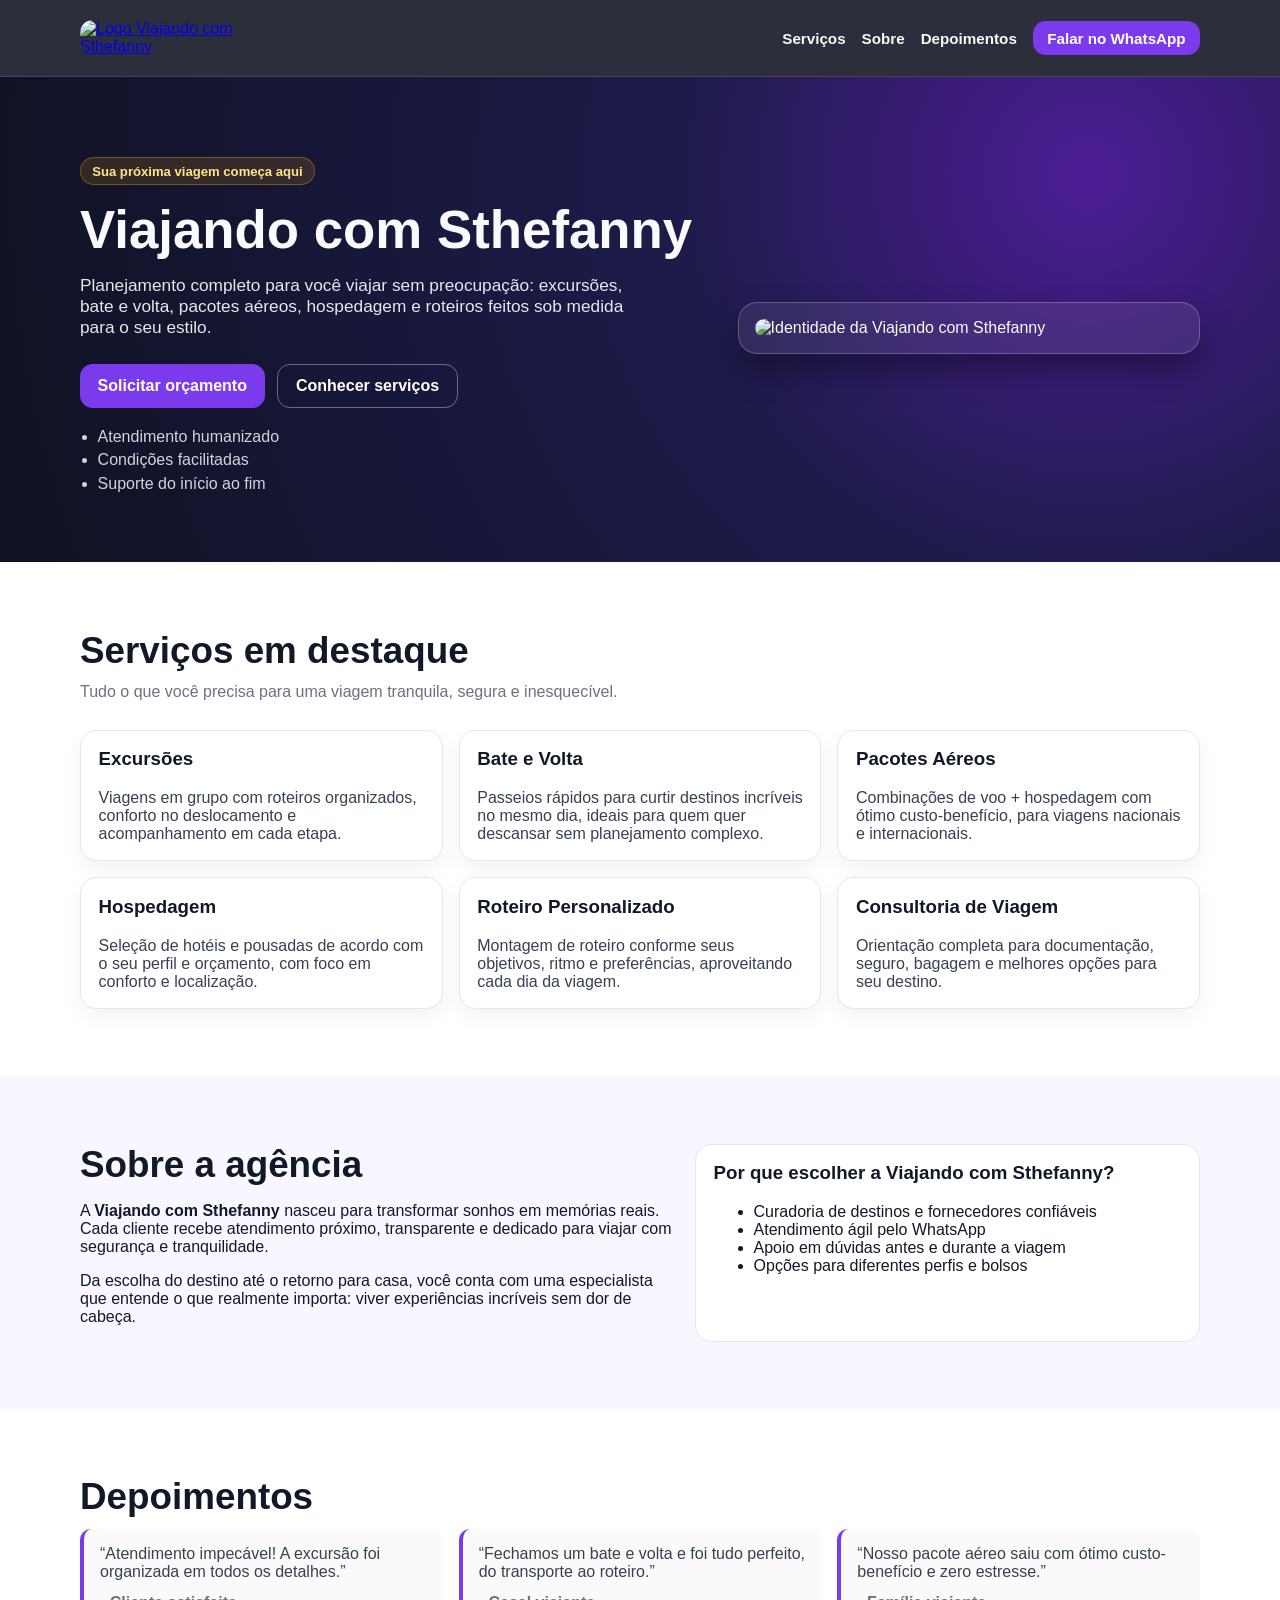
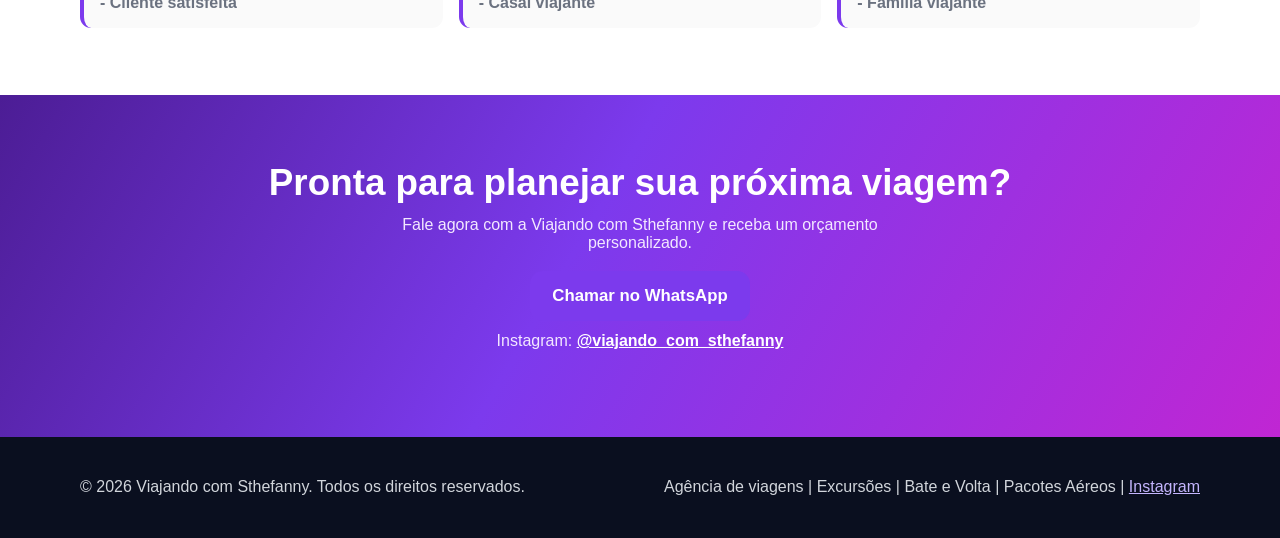
==== index.html @ 1efe48ca "feat: cria landing page da Viajando com Sthefanny" ====
<!doctype html>
<html lang="pt-BR">
  <head>
    <meta charset="UTF-8" />
    <meta name="viewport" content="width=device-width, initial-scale=1.0" />
    <title>Viajando com Sthefanny | Excursões, Bate e Volta e Pacotes Aéreos</title>
    <meta
      name="description"
      content="Agência de viagens Viajando com Sthefanny: excursões, bate e volta, pacotes aéreos, hospedagem e roteiros personalizados com atendimento humanizado."
    />
    <meta name="theme-color" content="#6d28d9" />
    <meta property="og:title" content="Viajando com Sthefanny" />
    <meta
      property="og:description"
      content="Transforme seus planos em viagens inesquecíveis com excursões, bate e volta e pacotes completos."
    />
    <meta property="og:type" content="website" />
    <meta property="og:image" content="/logo-viajando-com-sthefanny.png" />
    <link rel="stylesheet" href="./styles.css" />
  </head>
  <body>
    <header class="header">
      <div class="container nav">
        <a href="#inicio" class="brand">
          <img src="/logo-viajando-com-sthefanny.png" alt="Logo Viajando com Sthefanny" />
        </a>
        <nav>
          <a href="#servicos">Serviços</a>
          <a href="#sobre">Sobre</a>
          <a href="#depoimentos">Depoimentos</a>
          <a href="#contato" class="btn btn-sm">Falar no WhatsApp</a>
        </nav>
      </div>
    </header>

    <main id="inicio">
      <section class="hero">
        <div class="container hero-grid">
          <div>
            <span class="tag">Sua próxima viagem começa aqui</span>
            <h1>Viajando com Sthefanny</h1>
            <p>
              Planejamento completo para você viajar sem preocupação: excursões, bate e volta,
              pacotes aéreos, hospedagem e roteiros feitos sob medida para o seu estilo.
            </p>
            <div class="actions">
              <a class="btn" href="https://wa.me/5561993784630?text=Ol%C3%A1%2C%20quero%20planejar%20uma%20viagem%20com%20a%20Viajando%20com%20Sthefanny!" target="_blank" rel="noopener noreferrer">Solicitar orçamento</a>
              <a class="btn btn-ghost" href="#servicos">Conhecer serviços</a>
            </div>
            <ul class="highlights">
              <li>Atendimento humanizado</li>
              <li>Condições facilitadas</li>
              <li>Suporte do início ao fim</li>
            </ul>
          </div>
          <div class="hero-card">
            <img src="/logo-viajando-com-sthefanny.png" alt="Identidade da Viajando com Sthefanny" />
          </div>
        </div>
      </section>

      <section id="servicos" class="section">
        <div class="container">
          <h2>Serviços em destaque</h2>
          <p class="section-intro">
            Tudo o que você precisa para uma viagem tranquila, segura e inesquecível.
          </p>
          <div class="cards">
            <article class="card">
              <h3>Excursões</h3>
              <p>
                Viagens em grupo com roteiros organizados, conforto no deslocamento e
                acompanhamento em cada etapa.
              </p>
            </article>
            <article class="card">
              <h3>Bate e Volta</h3>
              <p>
                Passeios rápidos para curtir destinos incríveis no mesmo dia, ideais para quem
                quer descansar sem planejamento complexo.
              </p>
            </article>
            <article class="card">
              <h3>Pacotes Aéreos</h3>
              <p>
                Combinações de voo + hospedagem com ótimo custo-benefício, para viagens nacionais e
                internacionais.
              </p>
            </article>
            <article class="card">
              <h3>Hospedagem</h3>
              <p>
                Seleção de hotéis e pousadas de acordo com o seu perfil e orçamento, com foco em
                conforto e localização.
              </p>
            </article>
            <article class="card">
              <h3>Roteiro Personalizado</h3>
              <p>
                Montagem de roteiro conforme seus objetivos, ritmo e preferências, aproveitando cada
                dia da viagem.
              </p>
            </article>
            <article class="card">
              <h3>Consultoria de Viagem</h3>
              <p>
                Orientação completa para documentação, seguro, bagagem e melhores opções para seu
                destino.
              </p>
            </article>
          </div>
        </div>
      </section>

      <section id="sobre" class="section section-alt">
        <div class="container split">
          <div>
            <h2>Sobre a agência</h2>
            <p>
              A <strong>Viajando com Sthefanny</strong> nasceu para transformar sonhos em memórias
              reais. Cada cliente recebe atendimento próximo, transparente e dedicado para viajar com
              segurança e tranquilidade.
            </p>
            <p>
              Da escolha do destino até o retorno para casa, você conta com uma especialista que
              entende o que realmente importa: viver experiências incríveis sem dor de cabeça.
            </p>
          </div>
          <aside class="box">
            <h3>Por que escolher a Viajando com Sthefanny?</h3>
            <ul>
              <li>Curadoria de destinos e fornecedores confiáveis</li>
              <li>Atendimento ágil pelo WhatsApp</li>
              <li>Apoio em dúvidas antes e durante a viagem</li>
              <li>Opções para diferentes perfis e bolsos</li>
            </ul>
          </aside>
        </div>
      </section>

      <section id="depoimentos" class="section">
        <div class="container">
          <h2>Depoimentos</h2>
          <div class="testimonials">
            <blockquote>
              “Atendimento impecável! A excursão foi organizada em todos os detalhes.”
              <cite>- Cliente satisfeita</cite>
            </blockquote>
            <blockquote>
              “Fechamos um bate e volta e foi tudo perfeito, do transporte ao roteiro.”
              <cite>- Casal viajante</cite>
            </blockquote>
            <blockquote>
              “Nosso pacote aéreo saiu com ótimo custo-benefício e zero estresse.”
              <cite>- Família viajante</cite>
            </blockquote>
          </div>
        </div>
      </section>

      <section id="contato" class="section cta">
        <div class="container cta-box">
          <h2>Pronta para planejar sua próxima viagem?</h2>
          <p>
            Fale agora com a Viajando com Sthefanny e receba um orçamento personalizado.
          </p>
          <a class="btn btn-lg" href="https://wa.me/5561993784630?text=Ol%C3%A1%2C%20quero%20um%20or%C3%A7amento%20de%20viagem!" target="_blank" rel="noopener noreferrer">
            Chamar no WhatsApp
          </a>
          <p>
            Instagram: <a href="https://www.instagram.com/viajando_com_sthefanny?igsh=MXdqYjVkMGV1NWR2dw==" target="_blank" rel="noopener noreferrer">@viajando_com_sthefanny</a>
          </p>
        </div>
      </section>
    </main>

    <footer class="footer">
      <div class="container footer-content">
        <p>© <span id="year"></span> Viajando com Sthefanny. Todos os direitos reservados.</p>
        <p>
          Agência de viagens | Excursões | Bate e Volta | Pacotes Aéreos |
          <a href="https://www.instagram.com/viajando_com_sthefanny?igsh=MXdqYjVkMGV1NWR2dw==" target="_blank" rel="noopener noreferrer">Instagram</a>
        </p>
      </div>
    </footer>

    <script src="./script.js"></script>
  </body>
</html>
---- styles.css ----
:root {
  --bg: #0f1222;
  --bg-soft: #171a2d;
  --surface: #ffffff;
  --text: #111827;
  --text-light: #f9fafb;
  --primary: #7c3aed;
  --primary-strong: #5b21b6;
  --accent: #f59e0b;
  --muted: #6b7280;
  --border: #e5e7eb;
}

* {
  box-sizing: border-box;
}

html,
body {
  margin: 0;
  padding: 0;
  font-family: "Inter", "Segoe UI", Roboto, Arial, sans-serif;
  color: var(--text);
  background: #fff;
  scroll-behavior: smooth;
}

img {
  max-width: 100%;
  display: block;
}

.container {
  width: min(1120px, calc(100% - 2rem));
  margin-inline: auto;
}

.header {
  position: sticky;
  top: 0;
  z-index: 50;
  background: rgba(15, 18, 34, 0.88);
  backdrop-filter: blur(8px);
  border-bottom: 1px solid rgba(255, 255, 255, 0.12);
}

.nav {
  min-height: 76px;
  display: flex;
  align-items: center;
  justify-content: space-between;
  gap: 1rem;
}

.brand img {
  width: 168px;
  height: auto;
  border-radius: 0.8rem;
}

nav {
  display: flex;
  align-items: center;
  gap: 1rem;
}

nav a {
  color: var(--text-light);
  text-decoration: none;
  font-weight: 600;
  font-size: 0.95rem;
}

.hero {
  background: radial-gradient(circle at 85% 20%, #4c1d95 0%, #1e1b4b 35%, var(--bg) 100%);
  color: var(--text-light);
  padding: 5rem 0 4rem;
}

.hero-grid {
  display: grid;
  grid-template-columns: 1.15fr 0.85fr;
  gap: 2rem;
  align-items: center;
}

.tag {
  display: inline-block;
  background: rgba(245, 158, 11, 0.15);
  color: #fde68a;
  border: 1px solid rgba(245, 158, 11, 0.35);
  padding: 0.35rem 0.7rem;
  border-radius: 999px;
  font-weight: 700;
  font-size: 0.82rem;
  margin-bottom: 1rem;
}

h1 {
  margin: 0 0 1rem;
  font-size: clamp(2rem, 5vw, 3.3rem);
  line-height: 1.08;
}

.hero p {
  max-width: 58ch;
  font-size: 1.08rem;
  color: #e5e7eb;
}

.actions {
  margin-top: 1.6rem;
  display: flex;
  flex-wrap: wrap;
  gap: 0.8rem;
}

.btn {
  display: inline-flex;
  align-items: center;
  justify-content: center;
  text-decoration: none;
  border: 0;
  border-radius: 0.8rem;
  padding: 0.76rem 1.1rem;
  background: var(--primary);
  color: #fff;
  font-weight: 700;
  transition: 0.2s ease;
}

.btn:hover {
  transform: translateY(-1px);
  background: var(--primary-strong);
}

.btn-ghost {
  background: transparent;
  border: 1px solid rgba(255, 255, 255, 0.36);
}

.btn-sm {
  padding: 0.55rem 0.9rem;
}

.btn-lg {
  padding: 0.95rem 1.4rem;
  font-size: 1.05rem;
}

.highlights {
  margin: 1.2rem 0 0;
  padding-left: 1.1rem;
  color: #d1d5db;
}

.highlights li {
  margin-bottom: 0.35rem;
}

.hero-card {
  background: rgba(255, 255, 255, 0.08);
  border: 1px solid rgba(255, 255, 255, 0.22);
  border-radius: 1.2rem;
  padding: 1rem;
  box-shadow: 0 16px 32px rgba(0, 0, 0, 0.35);
}

.hero-card img {
  width: 100%;
  border-radius: 1rem;
}

.section {
  padding: 4.2rem 0;
}

.section h2 {
  font-size: clamp(1.6rem, 3.2vw, 2.3rem);
  margin: 0 0 0.7rem;
}

.section-intro {
  margin: 0 0 1.8rem;
  color: var(--muted);
  max-width: 64ch;
}

.cards {
  display: grid;
  grid-template-columns: repeat(3, minmax(0, 1fr));
  gap: 1rem;
}

.card {
  background: var(--surface);
  border: 1px solid var(--border);
  border-radius: 1rem;
  padding: 1.1rem;
  box-shadow: 0 8px 20px rgba(15, 23, 42, 0.05);
}

.card h3 {
  margin-top: 0;
}

.card p {
  color: #374151;
  margin-bottom: 0;
}

.section-alt {
  background: #f8f7ff;
}

.split {
  display: grid;
  grid-template-columns: 1fr 0.85fr;
  gap: 1.3rem;
}

.box {
  background: #fff;
  border: 1px solid var(--border);
  border-radius: 1rem;
  padding: 1.1rem;
}

.box h3 {
  margin-top: 0;
}

.box ul {
  margin-bottom: 0;
}

.testimonials {
  display: grid;
  grid-template-columns: repeat(3, minmax(0, 1fr));
  gap: 1rem;
}

blockquote {
  margin: 0;
  border-left: 4px solid var(--primary);
  background: #fafafa;
  border-radius: 0.7rem;
  padding: 1rem;
  color: #374151;
}

cite {
  margin-top: 0.8rem;
  display: block;
  color: #6b7280;
  font-style: normal;
  font-weight: 600;
}

.cta {
  background: linear-gradient(120deg, #4c1d95 0%, #7c3aed 45%, #c026d3 100%);
  color: #fff;
}

.cta-box {
  text-align: center;
}

.cta-box p {
  margin: 0.7rem auto 1.2rem;
  max-width: 56ch;
  color: #f3e8ff;
}

.cta-box a:not(.btn) {
  color: #fff;
  font-weight: 700;
}

.footer {
  background: #0a0f1f;
  color: #d1d5db;
  padding: 1.6rem 0;
}

.footer a {
  color: #c4b5fd;
}

.footer-content {
  display: flex;
  justify-content: space-between;
  gap: 0.7rem;
  flex-wrap: wrap;
}

@media (max-width: 960px) {
  .hero-grid,
  .split {
    grid-template-columns: 1fr;
  }

  .cards,
  .testimonials {
    grid-template-columns: repeat(2, minmax(0, 1fr));
  }
}

@media (max-width: 720px) {
  nav a:not(.btn) {
    display: none;
  }

  .cards,
  .testimonials {
    grid-template-columns: 1fr;
  }

  .hero {
    padding-top: 4rem;
  }
}
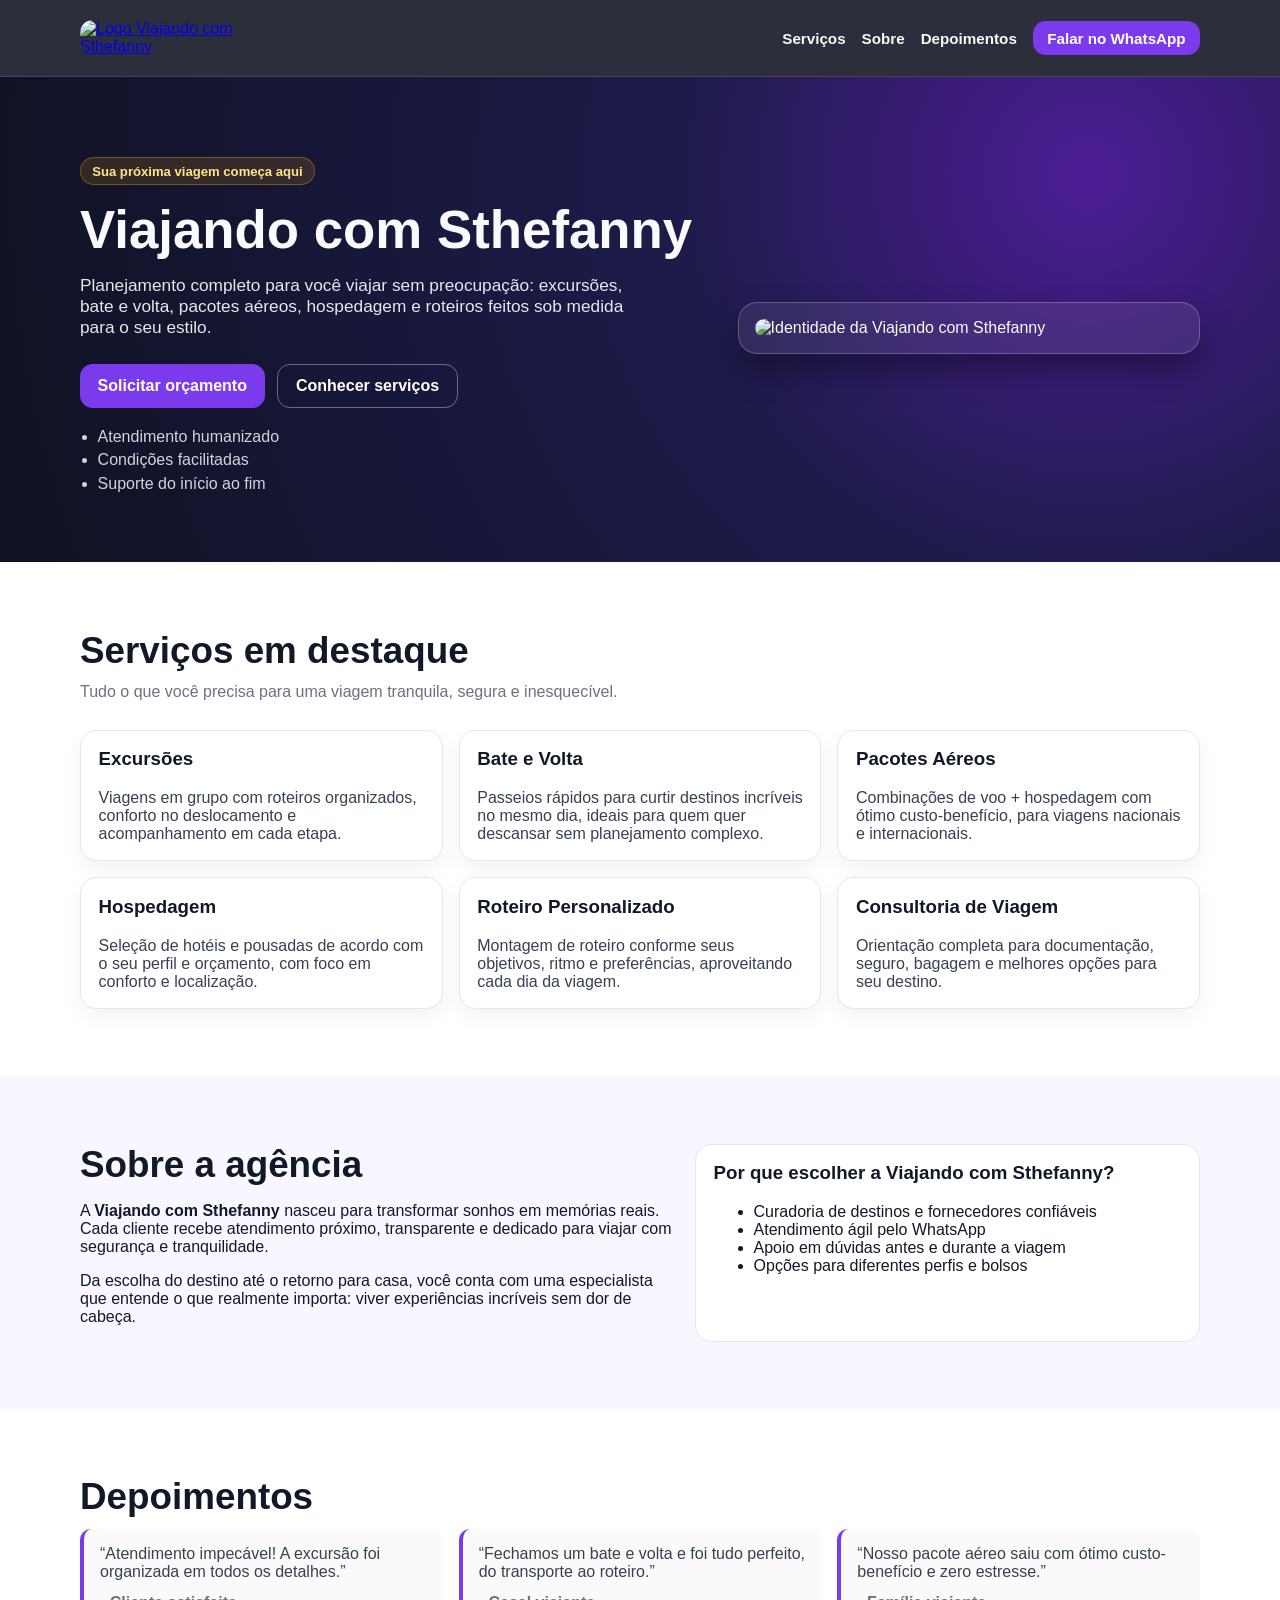
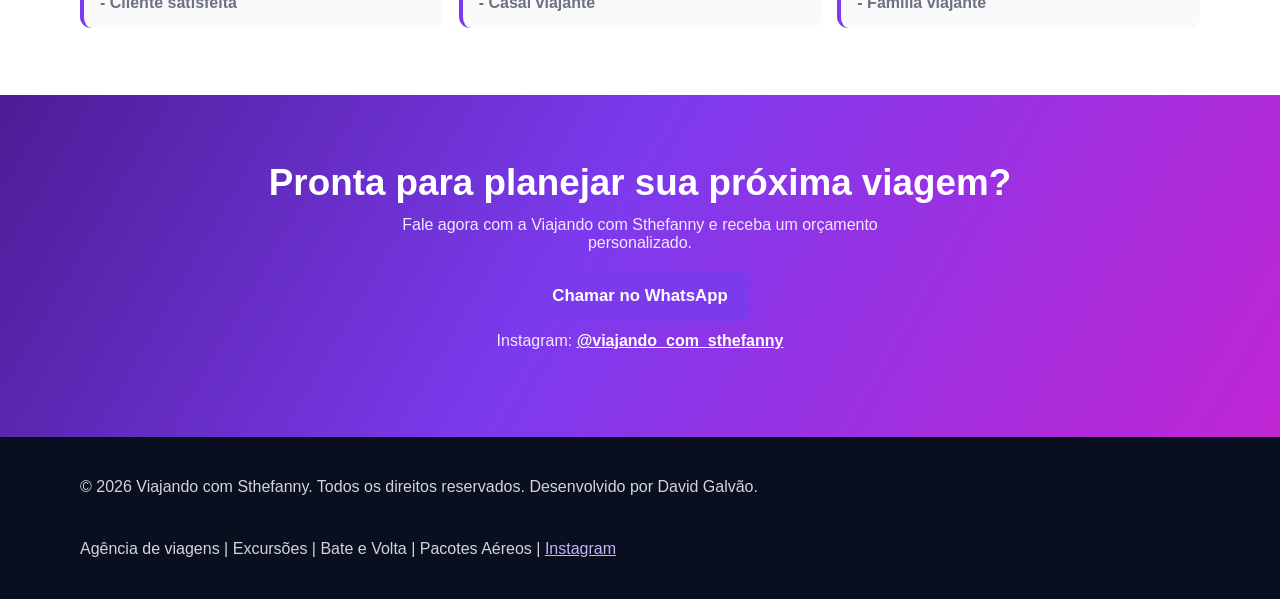
==== commit a2ae3c9c: "feat: adiciona crédito de desenvolvimento no rodapé" ====
--- a/index.html
+++ b/index.html
@@ -176,7 +176,10 @@
 
     <footer class="footer">
       <div class="container footer-content">
-        <p>© <span id="year"></span> Viajando com Sthefanny. Todos os direitos reservados.</p>
+        <p>
+          © <span id="year"></span> Viajando com Sthefanny. Todos os direitos reservados.
+          Desenvolvido por David Galvão.
+        </p>
         <p>
           Agência de viagens | Excursões | Bate e Volta | Pacotes Aéreos |
           <a href="https://www.instagram.com/viajando_com_sthefanny?igsh=MXdqYjVkMGV1NWR2dw==" target="_blank" rel="noopener noreferrer">Instagram</a>
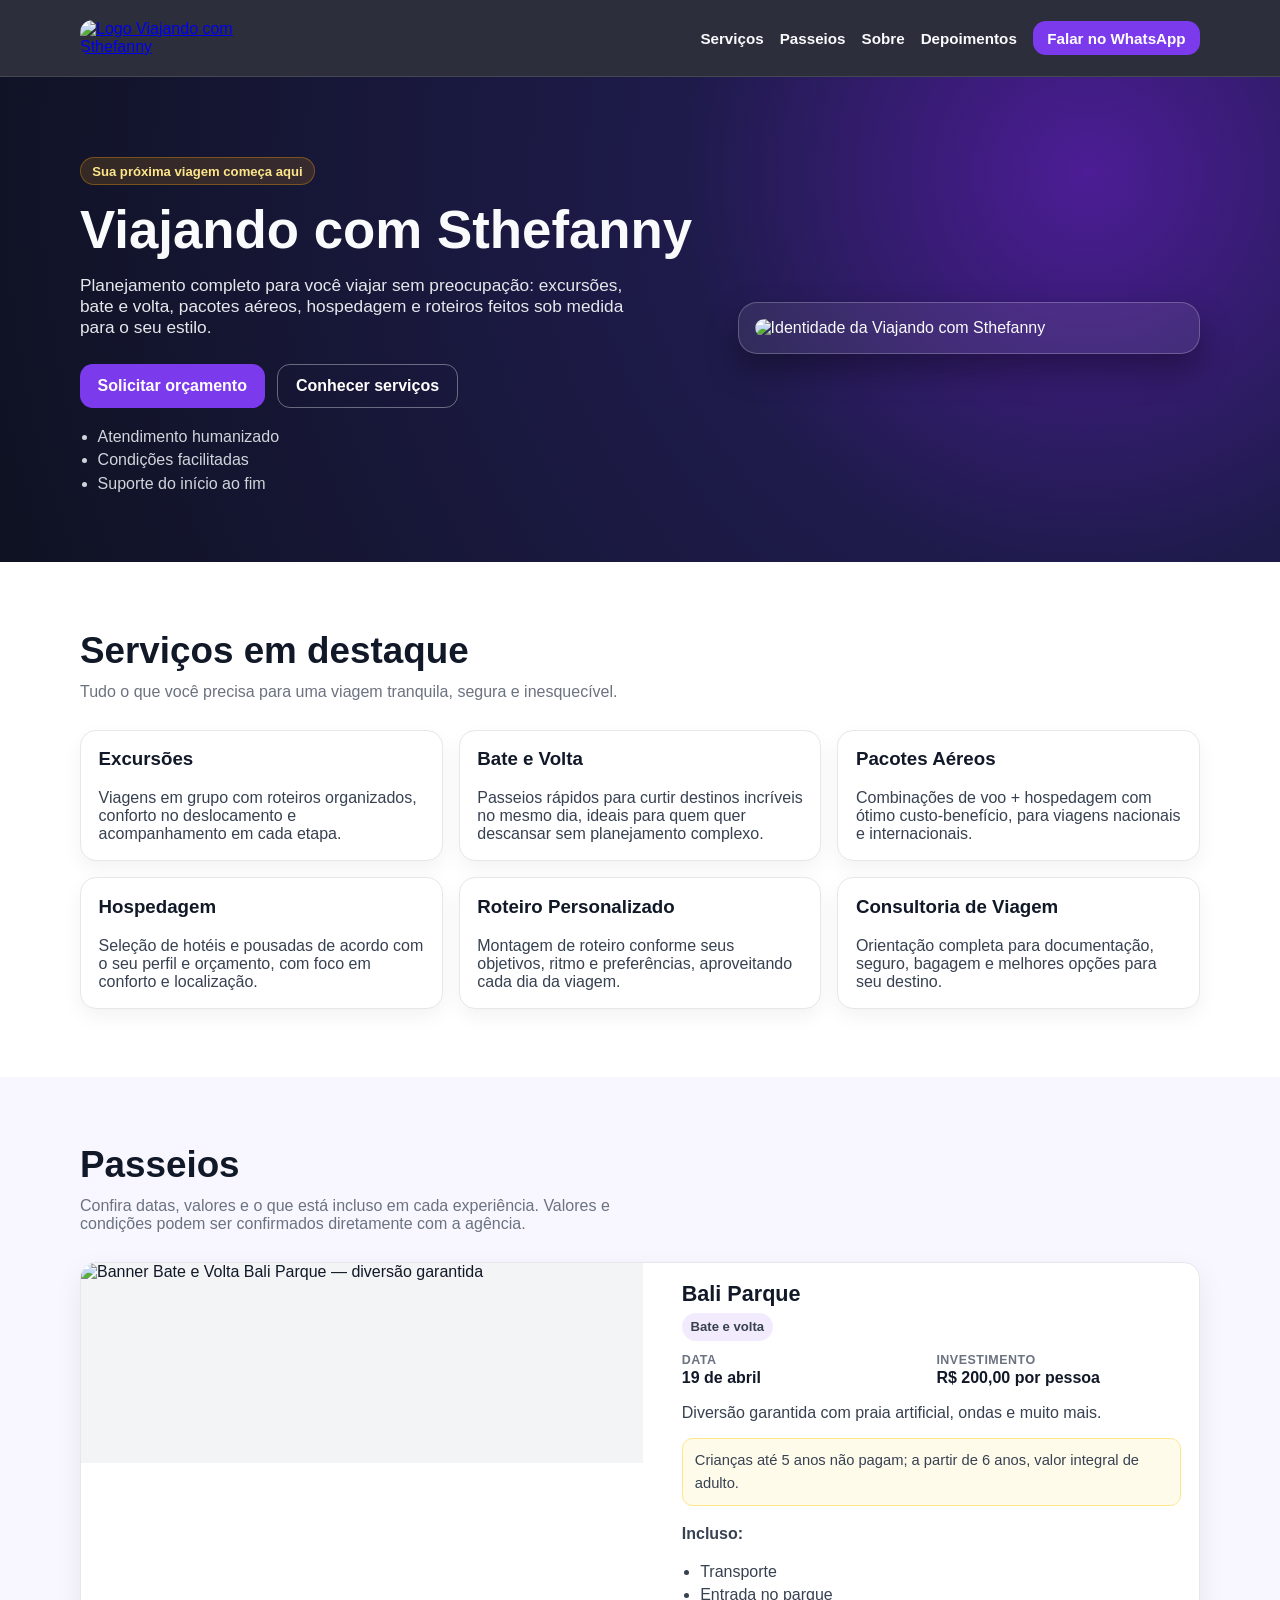
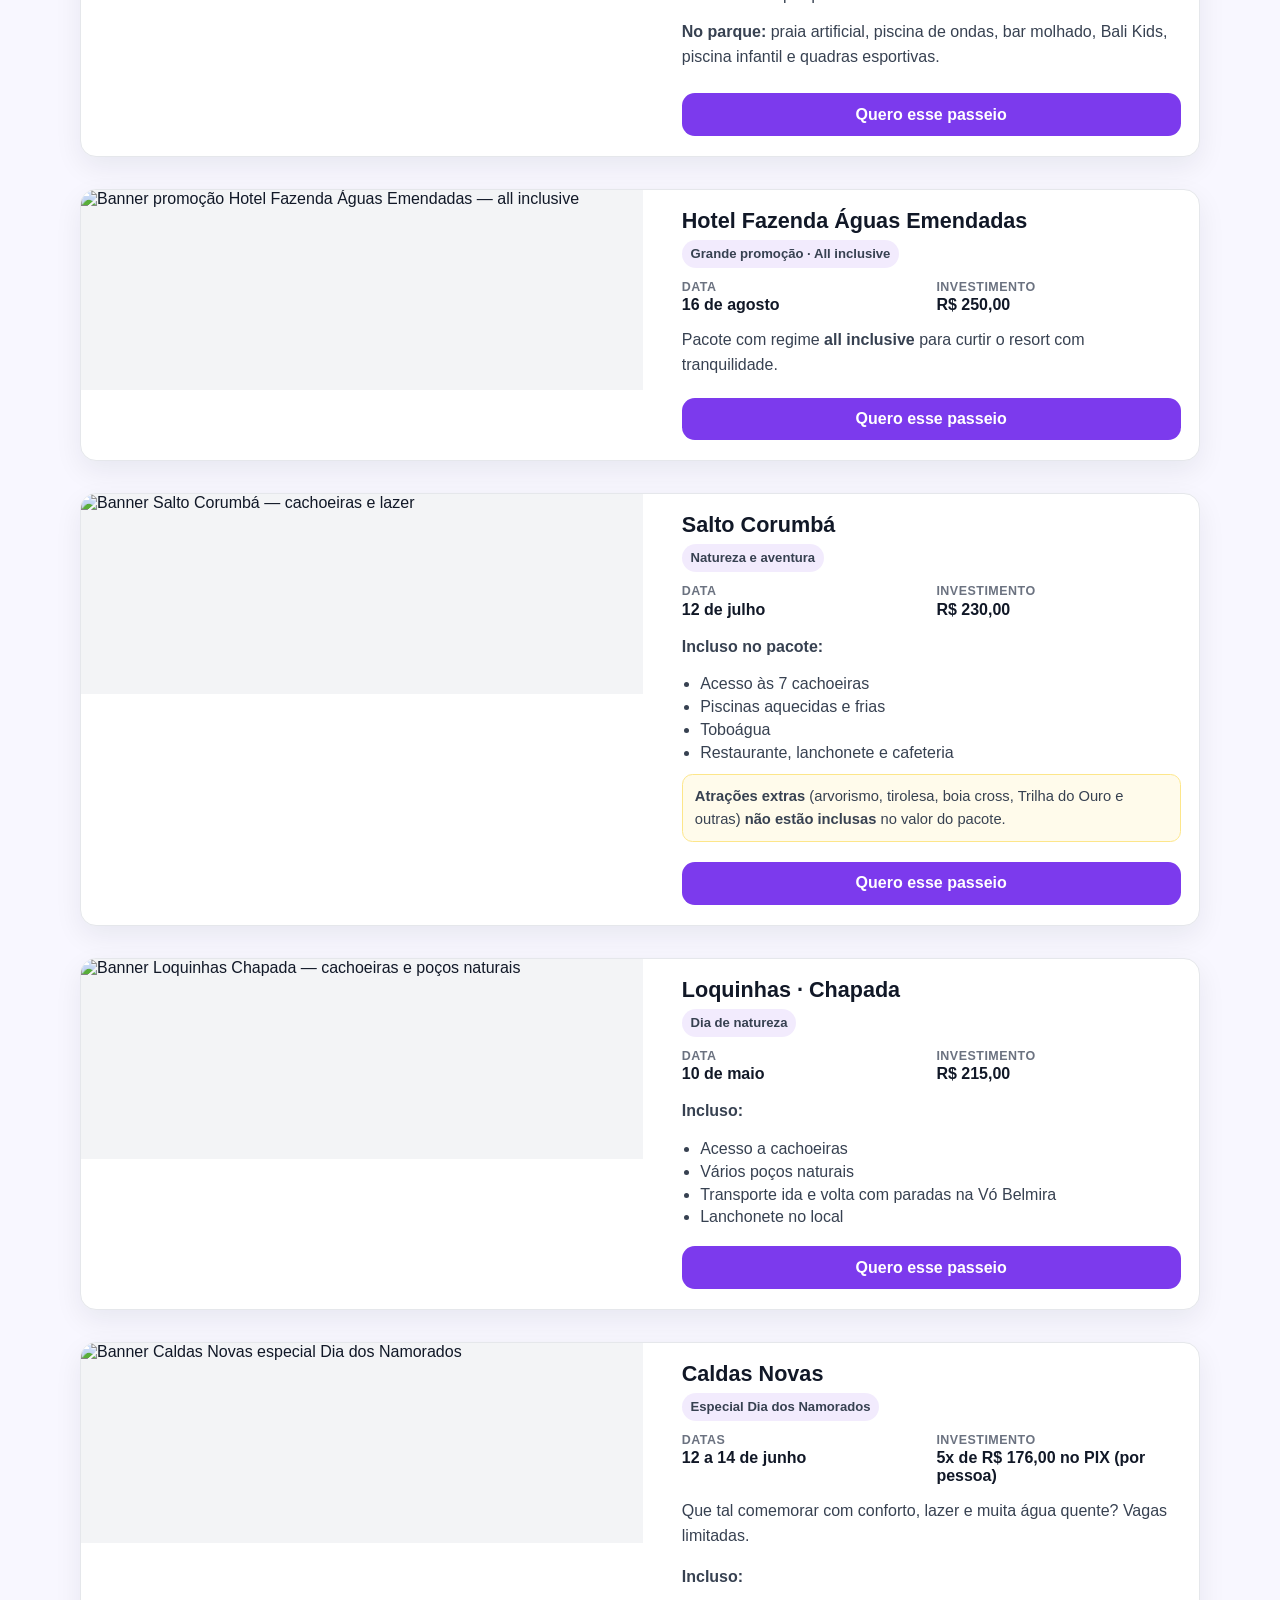
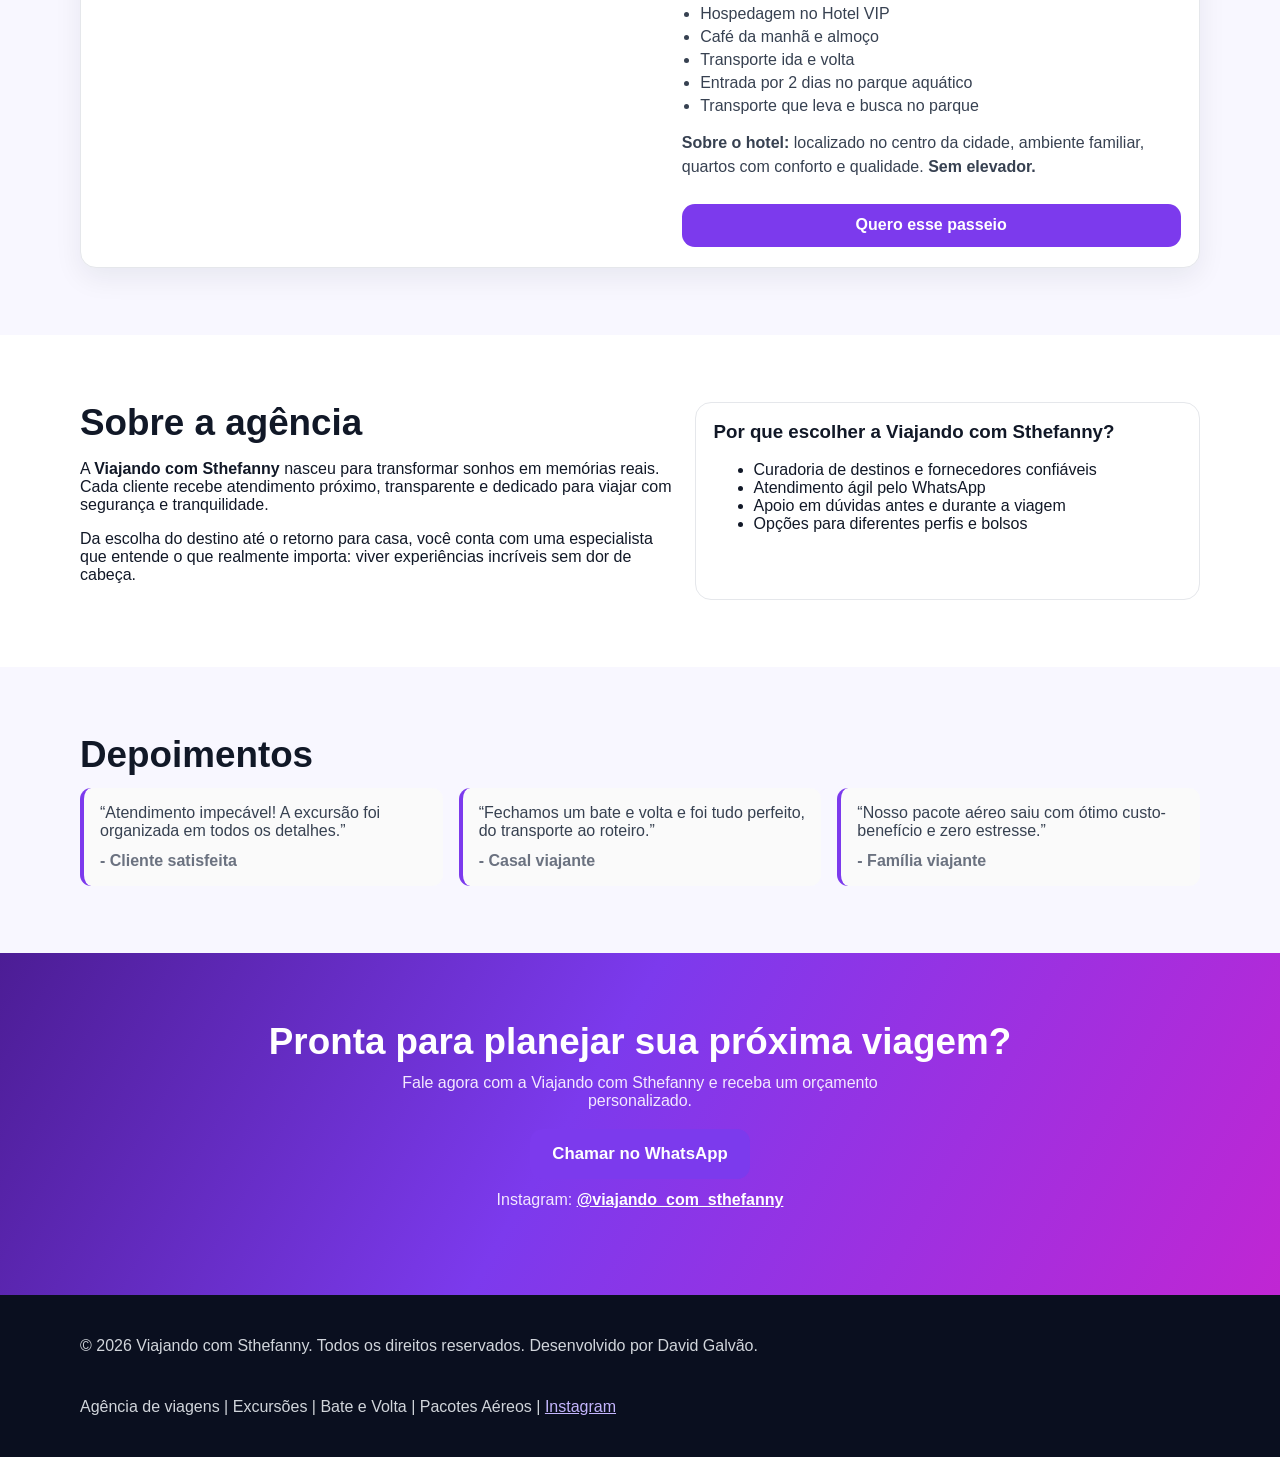
==== commit 38aaaf2e: "feat: adiciona seção de passeios com banners e descrições" ====
--- a/index.html
+++ b/index.html
@@ -26,6 +26,7 @@
         </a>
         <nav>
           <a href="#servicos">Serviços</a>
+          <a href="#passeios">Passeios</a>
           <a href="#sobre">Sobre</a>
           <a href="#depoimentos">Depoimentos</a>
           <a href="#contato" class="btn btn-sm">Falar no WhatsApp</a>
@@ -112,7 +113,218 @@
         </div>
       </section>
 
-      <section id="sobre" class="section section-alt">
+      <section id="passeios" class="section section-alt">
+        <div class="container">
+          <h2>Passeios</h2>
+          <p class="section-intro">
+            Confira datas, valores e o que está incluso em cada experiência. Valores e condições podem
+            ser confirmados diretamente com a agência.
+          </p>
+          <div class="passeios-grid">
+            <article class="passeio-card" id="passeio-bali-parque">
+              <div class="passeio-banner">
+                <img
+                  src="/passeio-bali-parque.png"
+                  alt="Banner Bate e Volta Bali Parque — diversão garantida"
+                  loading="lazy"
+                />
+              </div>
+              <div class="passeio-body">
+                <h3>Bali Parque</h3>
+                <p class="passeio-tag">Bate e volta</p>
+                <dl class="passeio-meta">
+                  <div>
+                    <dt>Data</dt>
+                    <dd>19 de abril</dd>
+                  </div>
+                  <div>
+                    <dt>Investimento</dt>
+                    <dd>R$ 200,00 por pessoa</dd>
+                  </div>
+                </dl>
+                <p class="passeio-lead">Diversão garantida com praia artificial, ondas e muito mais.</p>
+                <p class="passeio-note">
+                  Crianças até 5 anos não pagam; a partir de 6 anos, valor integral de adulto.
+                </p>
+                <p><strong>Incluso:</strong></p>
+                <ul class="passeio-list">
+                  <li>Transporte</li>
+                  <li>Entrada no parque</li>
+                </ul>
+                <p><strong>No parque:</strong> praia artificial, piscina de ondas, bar molhado, Bali Kids,
+                  piscina infantil e quadras esportivas.</p>
+                <a
+                  class="btn btn-block"
+                  href="https://wa.me/5561993784630?text=Ol%C3%A1%2C%20quero%20informa%C3%A7%C3%B5es%20sobre%20o%20bate%20e%20volta%20para%20o%20Bali%20Parque%20%2819%2F04%29."
+                  target="_blank"
+                  rel="noopener noreferrer"
+                  >Quero esse passeio</a
+                >
+              </div>
+            </article>
+
+            <article class="passeio-card" id="passeio-hotel-fazenda">
+              <div class="passeio-banner">
+                <img
+                  src="/passeio-hotel-fazenda-aguas-emendadas.png"
+                  alt="Banner promoção Hotel Fazenda Águas Emendadas — all inclusive"
+                  loading="lazy"
+                />
+              </div>
+              <div class="passeio-body">
+                <h3>Hotel Fazenda Águas Emendadas</h3>
+                <p class="passeio-tag">Grande promoção · All inclusive</p>
+                <dl class="passeio-meta">
+                  <div>
+                    <dt>Data</dt>
+                    <dd>16 de agosto</dd>
+                  </div>
+                  <div>
+                    <dt>Investimento</dt>
+                    <dd>R$ 250,00</dd>
+                  </div>
+                </dl>
+                <p class="passeio-lead">
+                  Pacote com regime <strong>all inclusive</strong> para curtir o resort com tranquilidade.
+                </p>
+                <a
+                  class="btn btn-block"
+                  href="https://wa.me/5561993784630?text=Ol%C3%A1%2C%20quero%20informa%C3%A7%C3%B5es%20sobre%20o%20Hotel%20Fazenda%20%C3%81guas%20Emendadas%20%2816%2F08%29."
+                  target="_blank"
+                  rel="noopener noreferrer"
+                  >Quero esse passeio</a
+                >
+              </div>
+            </article>
+
+            <article class="passeio-card" id="passeio-salto-corumba">
+              <div class="passeio-banner">
+                <img
+                  src="/passeio-salto-corumba.png"
+                  alt="Banner Salto Corumbá — cachoeiras e lazer"
+                  loading="lazy"
+                />
+              </div>
+              <div class="passeio-body">
+                <h3>Salto Corumbá</h3>
+                <p class="passeio-tag">Natureza e aventura</p>
+                <dl class="passeio-meta">
+                  <div>
+                    <dt>Data</dt>
+                    <dd>12 de julho</dd>
+                  </div>
+                  <div>
+                    <dt>Investimento</dt>
+                    <dd>R$ 230,00</dd>
+                  </div>
+                </dl>
+                <p><strong>Incluso no pacote:</strong></p>
+                <ul class="passeio-list">
+                  <li>Acesso às 7 cachoeiras</li>
+                  <li>Piscinas aquecidas e frias</li>
+                  <li>Toboágua</li>
+                  <li>Restaurante, lanchonete e cafeteria</li>
+                </ul>
+                <p class="passeio-note">
+                  <strong>Atrações extras</strong> (arvorismo, tirolesa, boia cross, Trilha do Ouro e outras)
+                  <strong>não estão inclusas</strong> no valor do pacote.
+                </p>
+                <a
+                  class="btn btn-block"
+                  href="https://wa.me/5561993784630?text=Ol%C3%A1%2C%20quero%20informa%C3%A7%C3%B5es%20sobre%20o%20passeio%20ao%20Salto%20Corumb%C3%A1%20%2812%2F07%29."
+                  target="_blank"
+                  rel="noopener noreferrer"
+                  >Quero esse passeio</a
+                >
+              </div>
+            </article>
+
+            <article class="passeio-card" id="passeio-loquinhas">
+              <div class="passeio-banner">
+                <img
+                  src="/passeio-loquinhas-chapada.png"
+                  alt="Banner Loquinhas Chapada — cachoeiras e poços naturais"
+                  loading="lazy"
+                />
+              </div>
+              <div class="passeio-body">
+                <h3>Loquinhas · Chapada</h3>
+                <p class="passeio-tag">Dia de natureza</p>
+                <dl class="passeio-meta">
+                  <div>
+                    <dt>Data</dt>
+                    <dd>10 de maio</dd>
+                  </div>
+                  <div>
+                    <dt>Investimento</dt>
+                    <dd>R$ 215,00</dd>
+                  </div>
+                </dl>
+                <p><strong>Incluso:</strong></p>
+                <ul class="passeio-list">
+                  <li>Acesso a cachoeiras</li>
+                  <li>Vários poços naturais</li>
+                  <li>Transporte ida e volta com paradas na Vó Belmira</li>
+                  <li>Lanchonete no local</li>
+                </ul>
+                <a
+                  class="btn btn-block"
+                  href="https://wa.me/5561993784630?text=Ol%C3%A1%2C%20quero%20informa%C3%A7%C3%B5es%20sobre%20Loquinhas%20Chapada%20%2810%2F05%29."
+                  target="_blank"
+                  rel="noopener noreferrer"
+                  >Quero esse passeio</a
+                >
+              </div>
+            </article>
+
+            <article class="passeio-card" id="passeio-caldas-novas">
+              <div class="passeio-banner">
+                <img
+                  src="/passeio-caldas-novas.png"
+                  alt="Banner Caldas Novas especial Dia dos Namorados"
+                  loading="lazy"
+                />
+              </div>
+              <div class="passeio-body">
+                <h3>Caldas Novas</h3>
+                <p class="passeio-tag">Especial Dia dos Namorados</p>
+                <dl class="passeio-meta">
+                  <div>
+                    <dt>Datas</dt>
+                    <dd>12 a 14 de junho</dd>
+                  </div>
+                  <div>
+                    <dt>Investimento</dt>
+                    <dd>5x de R$ 176,00 no PIX (por pessoa)</dd>
+                  </div>
+                </dl>
+                <p class="passeio-lead">
+                  Que tal comemorar com conforto, lazer e muita água quente? Vagas limitadas.
+                </p>
+                <p><strong>Incluso:</strong></p>
+                <ul class="passeio-list">
+                  <li>Hospedagem no Hotel VIP</li>
+                  <li>Café da manhã e almoço</li>
+                  <li>Transporte ida e volta</li>
+                  <li>Entrada por 2 dias no parque aquático</li>
+                  <li>Transporte que leva e busca no parque</li>
+                </ul>
+                <p><strong>Sobre o hotel:</strong> localizado no centro da cidade, ambiente familiar,
+                  quartos com conforto e qualidade. <span class="passeio-note-inline">Sem elevador.</span></p>
+                <a
+                  class="btn btn-block"
+                  href="https://wa.me/5561993784630?text=Ol%C3%A1%2C%20quero%20informa%C3%A7%C3%B5es%20sobre%20Caldas%20Novas%20%28Dia%20dos%20Namorados%2C%2012%E2%80%9314%2F06%29."
+                  target="_blank"
+                  rel="noopener noreferrer"
+                  >Quero esse passeio</a
+                >
+              </div>
+            </article>
+          </div>
+        </div>
+      </section>
+
+      <section id="sobre" class="section">
         <div class="container split">
           <div>
             <h2>Sobre a agência</h2>
@@ -138,7 +350,7 @@
         </div>
       </section>
 
-      <section id="depoimentos" class="section">
+      <section id="depoimentos" class="section section-alt">
         <div class="container">
           <h2>Depoimentos</h2>
           <div class="testimonials">
--- a/styles.css
+++ b/styles.css
@@ -209,6 +209,119 @@
   margin-bottom: 0;
 }
 
+.passeios-grid {
+  display: flex;
+  flex-direction: column;
+  gap: 2rem;
+}
+
+.passeio-card {
+  display: grid;
+  grid-template-columns: minmax(0, 1.05fr) minmax(0, 1fr);
+  gap: 1.25rem;
+  align-items: start;
+  background: #fff;
+  border: 1px solid var(--border);
+  border-radius: 1rem;
+  overflow: hidden;
+  box-shadow: 0 10px 28px rgba(15, 23, 42, 0.07);
+}
+
+.passeio-banner {
+  background: #f3f4f6;
+}
+
+.passeio-banner img {
+  width: 100%;
+  height: 100%;
+  min-height: 200px;
+  object-fit: cover;
+}
+
+.passeio-body {
+  padding: 1.15rem 1.15rem 1.25rem;
+}
+
+.passeio-body h3 {
+  margin: 0 0 0.35rem;
+  font-size: 1.35rem;
+}
+
+.passeio-tag {
+  margin: 0 0 0.75rem;
+  display: inline-block;
+  font-size: 0.82rem;
+  font-weight: 700;
+  color: var(--primary-strong);
+  background: rgba(124, 58, 237, 0.1);
+  padding: 0.25rem 0.55rem;
+  border-radius: 999px;
+}
+
+.passeio-meta {
+  display: grid;
+  grid-template-columns: repeat(2, minmax(0, 1fr));
+  gap: 0.65rem;
+  margin: 0 0 0.85rem;
+}
+
+.passeio-meta div {
+  margin: 0;
+}
+
+.passeio-meta dt {
+  font-size: 0.78rem;
+  font-weight: 700;
+  text-transform: uppercase;
+  letter-spacing: 0.04em;
+  color: var(--muted);
+}
+
+.passeio-meta dd {
+  margin: 0.15rem 0 0;
+  font-weight: 700;
+  color: var(--text);
+}
+
+.passeio-lead {
+  margin: 0 0 0.75rem;
+  color: #374151;
+}
+
+.passeio-note {
+  margin: 0 0 0.75rem;
+  padding: 0.65rem 0.75rem;
+  background: #fffbeb;
+  border: 1px solid #fde68a;
+  border-radius: 0.65rem;
+  font-size: 0.92rem;
+  color: #78350f;
+}
+
+.passeio-note-inline {
+  font-weight: 700;
+}
+
+.passeio-list {
+  margin: 0 0 0.75rem;
+  padding-left: 1.15rem;
+  color: #374151;
+}
+
+.passeio-list li {
+  margin-bottom: 0.3rem;
+}
+
+.passeio-body p {
+  color: #374151;
+  line-height: 1.55;
+}
+
+.btn-block {
+  width: 100%;
+  margin-top: 0.5rem;
+}
+
 .section-alt {
   background: #f8f7ff;
 }
@@ -300,6 +413,10 @@
     grid-template-columns: 1fr;
   }
 
+  .passeio-card {
+    grid-template-columns: 1fr;
+  }
+
   .cards,
   .testimonials {
     grid-template-columns: repeat(2, minmax(0, 1fr));
@@ -311,6 +428,10 @@
     display: none;
   }
 
+  .passeio-meta {
+    grid-template-columns: 1fr;
+  }
+
   .cards,
   .testimonials {
     grid-template-columns: 1fr;
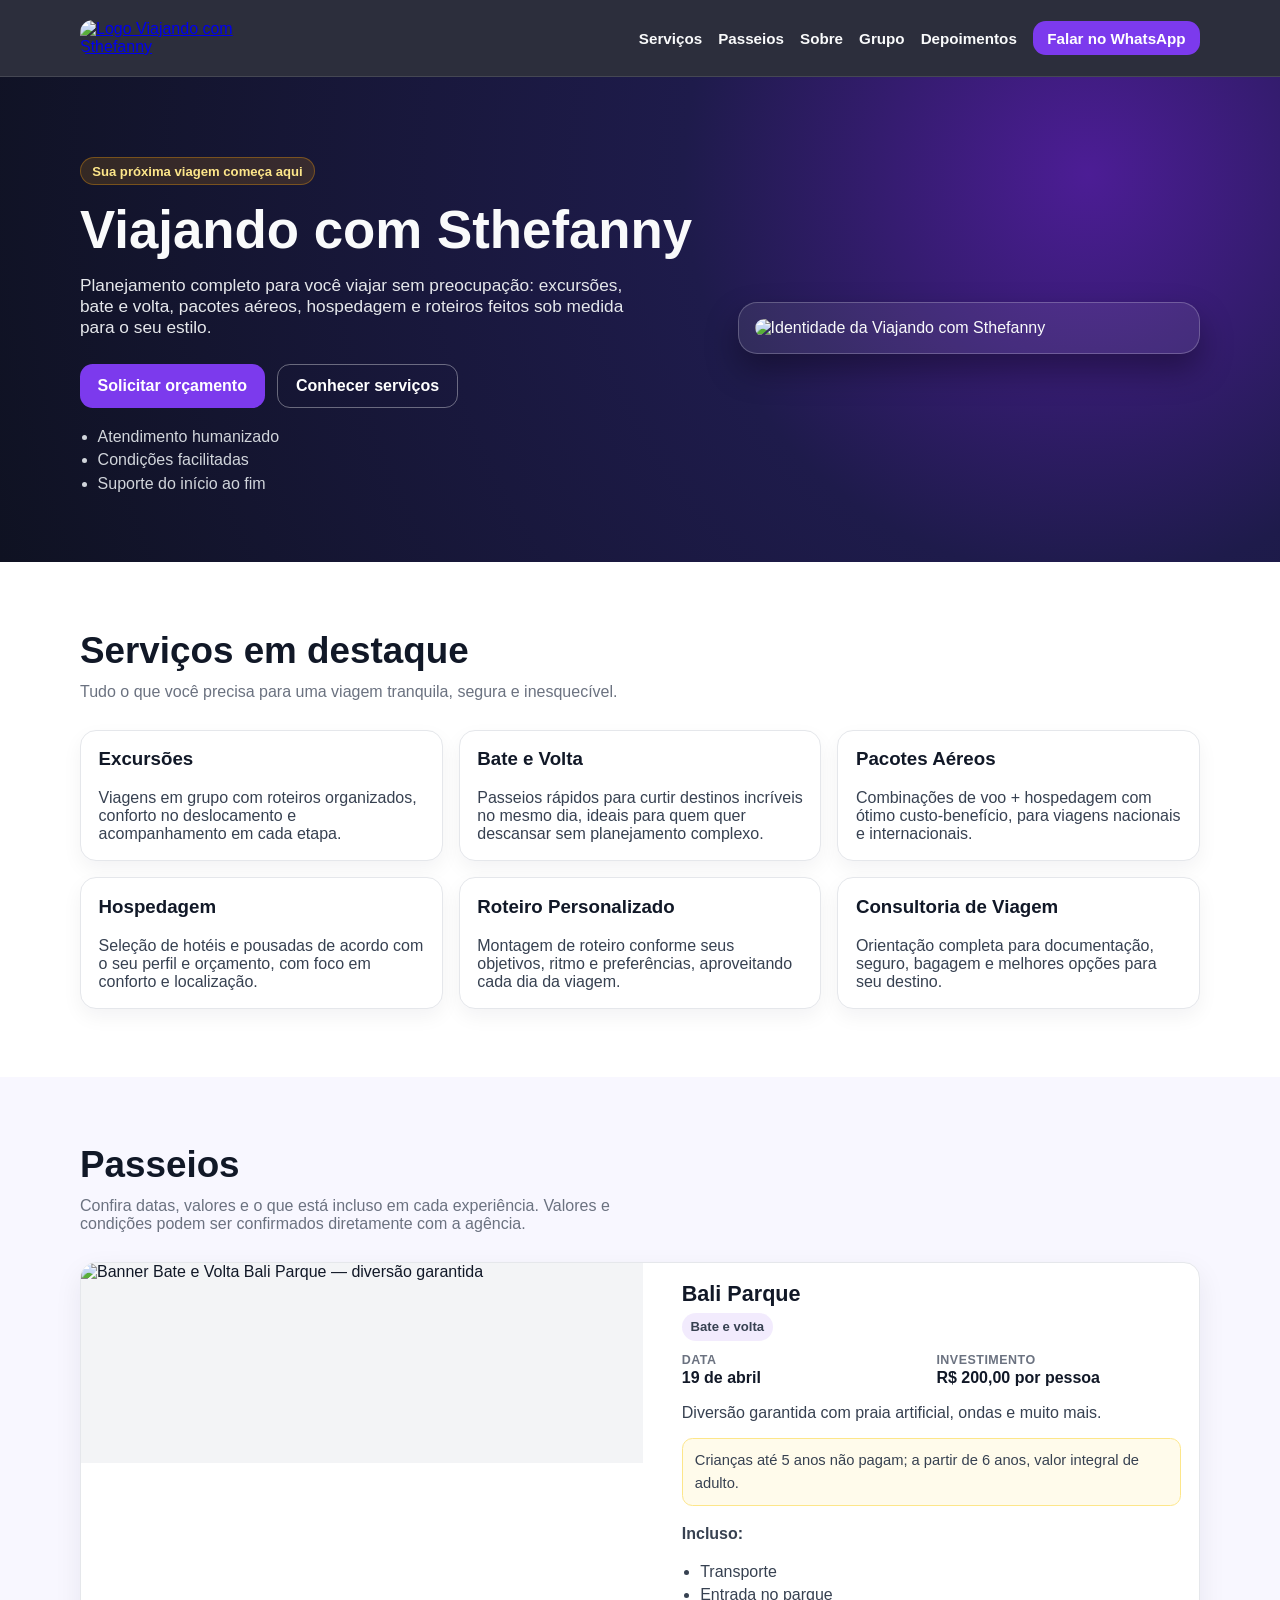
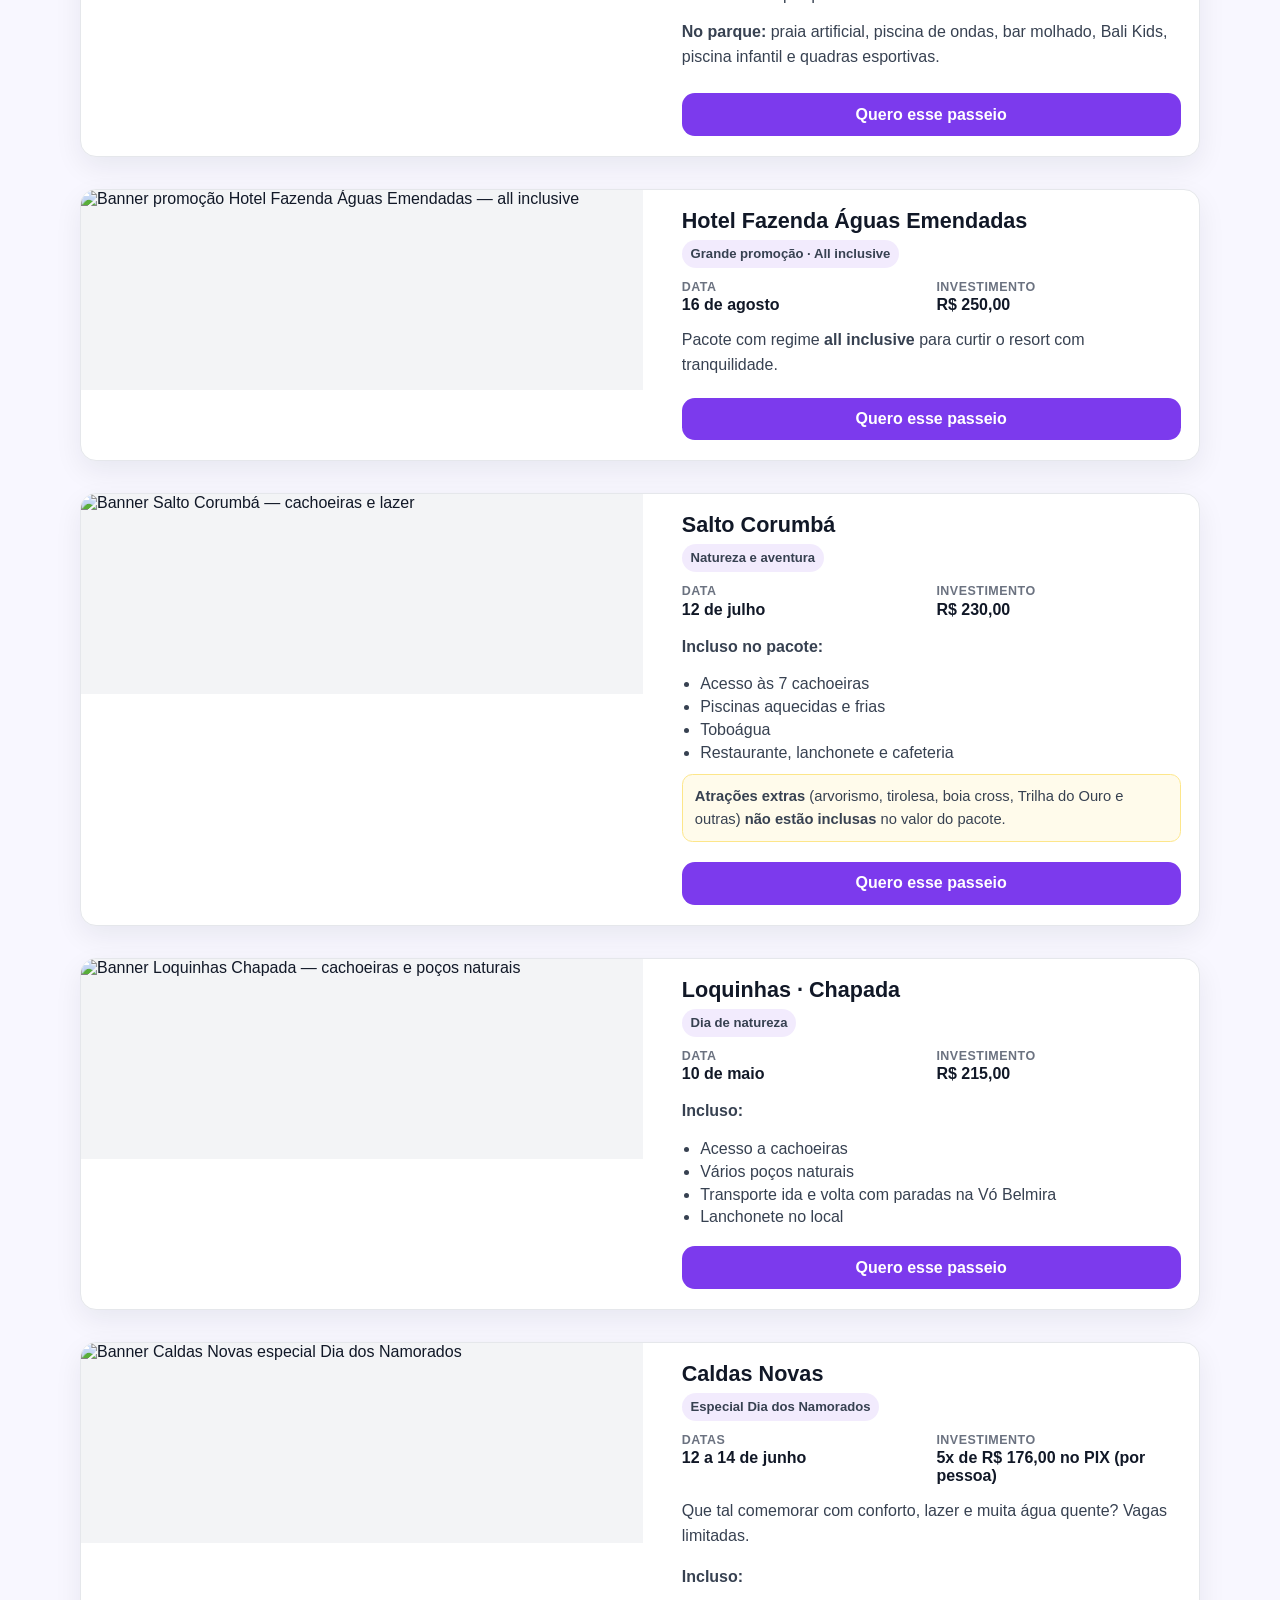
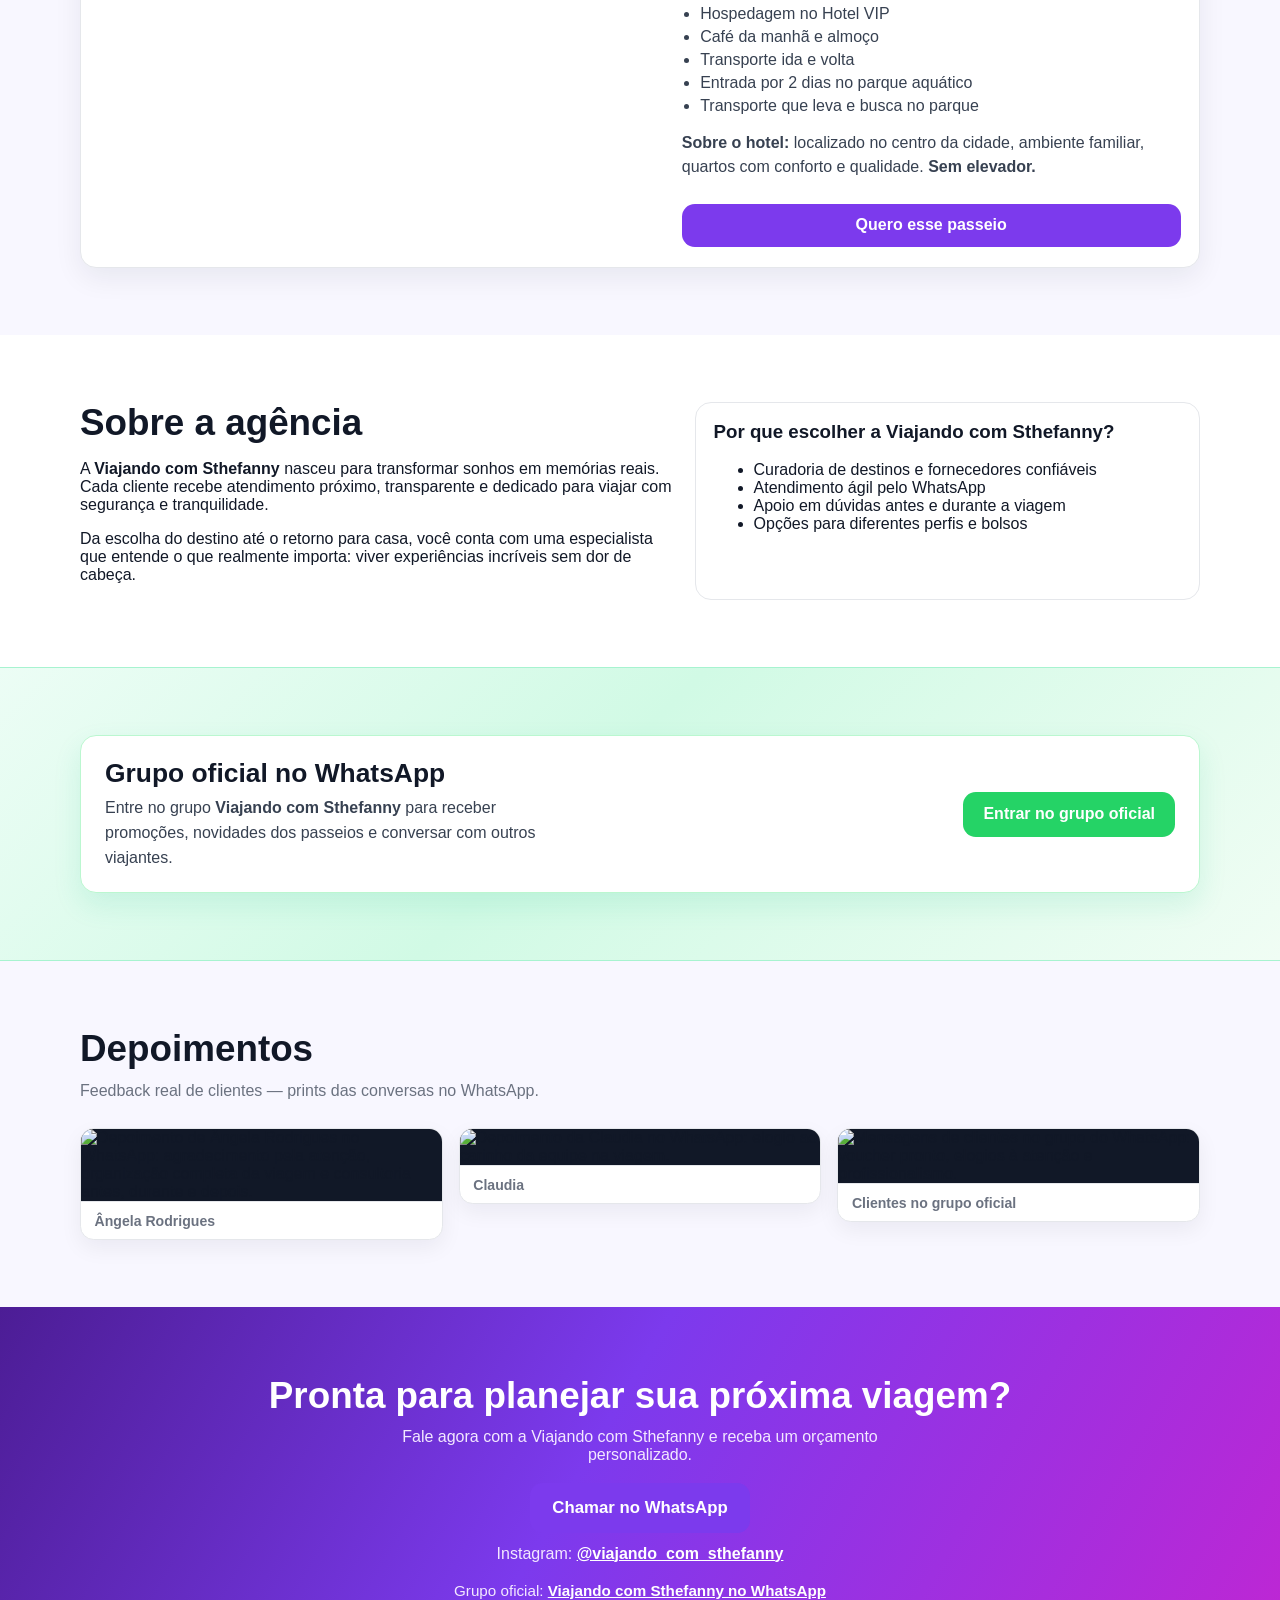
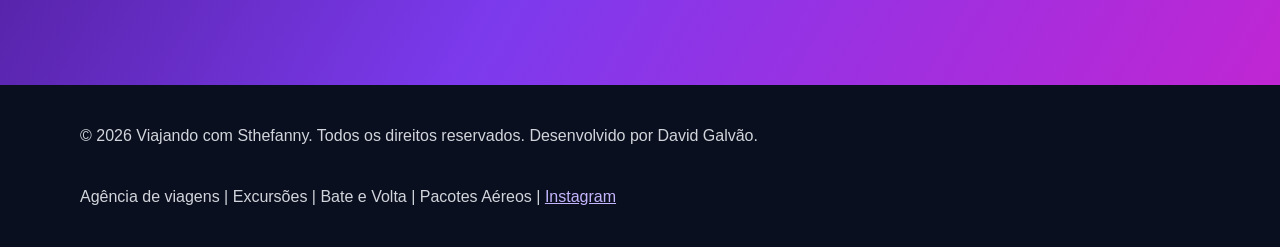
==== commit f470d2e4: "feat: adiciona grupo oficial do WhatsApp e depoimentos com imagens" ====
--- a/index.html
+++ b/index.html
@@ -28,6 +28,7 @@
           <a href="#servicos">Serviços</a>
           <a href="#passeios">Passeios</a>
           <a href="#sobre">Sobre</a>
+          <a href="#grupo-oficial">Grupo</a>
           <a href="#depoimentos">Depoimentos</a>
           <a href="#contato" class="btn btn-sm">Falar no WhatsApp</a>
         </nav>
@@ -350,22 +351,56 @@
         </div>
       </section>
 
+      <section id="grupo-oficial" class="section grupo-oficial">
+        <div class="container grupo-card">
+          <div class="grupo-copy">
+            <h2>Grupo oficial no WhatsApp</h2>
+            <p>
+              Entre no grupo <strong>Viajando com Sthefanny</strong> para receber promoções, novidades dos
+              passeios e conversar com outros viajantes.
+            </p>
+          </div>
+          <a
+            class="btn btn-grupo"
+            href="https://chat.whatsapp.com/FhCzahZclBd5SIrZJBZsXe"
+            target="_blank"
+            rel="noopener noreferrer"
+            >Entrar no grupo oficial</a
+          >
+        </div>
+      </section>
+
       <section id="depoimentos" class="section section-alt">
         <div class="container">
           <h2>Depoimentos</h2>
-          <div class="testimonials">
-            <blockquote>
-              “Atendimento impecável! A excursão foi organizada em todos os detalhes.”
-              <cite>- Cliente satisfeita</cite>
-            </blockquote>
-            <blockquote>
-              “Fechamos um bate e volta e foi tudo perfeito, do transporte ao roteiro.”
-              <cite>- Casal viajante</cite>
-            </blockquote>
-            <blockquote>
-              “Nosso pacote aéreo saiu com ótimo custo-benefício e zero estresse.”
-              <cite>- Família viajante</cite>
-            </blockquote>
+          <p class="section-intro">
+            Feedback real de clientes — prints das conversas no WhatsApp.
+          </p>
+          <div class="feedback-grid">
+            <figure class="feedback-item">
+              <img
+                src="/feedback-angela-rodrigues.png"
+                alt="Depoimento de Ângela Rodrigues no WhatsApp: agradecimento pela atenção, organização completa da viagem e consultoria antes, durante e depois."
+                loading="lazy"
+              />
+              <figcaption>Ângela Rodrigues</figcaption>
+            </figure>
+            <figure class="feedback-item">
+              <img
+                src="/feedback-claudia.png"
+                alt="Depoimento da Claudia no WhatsApp: elogio ao carinho da equipe na viagem."
+                loading="lazy"
+              />
+              <figcaption>Claudia</figcaption>
+            </figure>
+            <figure class="feedback-item">
+              <img
+                src="/feedback-grupo-clientes.png"
+                alt="Mensagens de clientes no grupo do WhatsApp: voucher pronto, elogios à atenção e profissionalismo."
+                loading="lazy"
+              />
+              <figcaption>Clientes no grupo oficial</figcaption>
+            </figure>
           </div>
         </div>
       </section>
@@ -381,6 +416,12 @@
           </a>
           <p>
             Instagram: <a href="https://www.instagram.com/viajando_com_sthefanny?igsh=MXdqYjVkMGV1NWR2dw==" target="_blank" rel="noopener noreferrer">@viajando_com_sthefanny</a>
+          </p>
+          <p class="cta-extra">
+            Grupo oficial:
+            <a href="https://chat.whatsapp.com/FhCzahZclBd5SIrZJBZsXe" target="_blank" rel="noopener noreferrer"
+              >Viajando com Sthefanny no WhatsApp</a
+            >
           </p>
         </div>
       </section>
--- a/styles.css
+++ b/styles.css
@@ -390,6 +390,85 @@
   font-weight: 700;
 }
 
+.cta-extra {
+  margin-top: 1rem;
+  margin-bottom: 0;
+  font-size: 0.95rem;
+  color: #ede9fe;
+}
+
+.grupo-oficial {
+  background: linear-gradient(135deg, #ecfdf5 0%, #d1fae5 45%, #f0fdf4 100%);
+  border-block: 1px solid #a7f3d0;
+}
+
+.grupo-card {
+  display: flex;
+  flex-wrap: wrap;
+  align-items: center;
+  justify-content: space-between;
+  gap: 1.25rem;
+  padding: 1.35rem 1.5rem;
+  background: #fff;
+  border: 1px solid #bbf7d0;
+  border-radius: 1rem;
+  box-shadow: 0 12px 28px rgba(16, 185, 129, 0.12);
+}
+
+.grupo-copy h2 {
+  margin: 0 0 0.45rem;
+  font-size: clamp(1.25rem, 2.5vw, 1.65rem);
+}
+
+.grupo-copy p {
+  margin: 0;
+  max-width: 52ch;
+  color: #374151;
+  line-height: 1.55;
+}
+
+.btn-grupo {
+  background: #25d366;
+  color: #fff;
+  padding: 0.85rem 1.25rem;
+  white-space: nowrap;
+}
+
+.btn-grupo:hover {
+  background: #1ebe57;
+}
+
+.feedback-grid {
+  display: grid;
+  grid-template-columns: repeat(3, minmax(0, 1fr));
+  gap: 1rem;
+  align-items: start;
+}
+
+.feedback-item {
+  margin: 0;
+  background: #fff;
+  border: 1px solid var(--border);
+  border-radius: 0.85rem;
+  overflow: hidden;
+  box-shadow: 0 8px 22px rgba(15, 23, 42, 0.06);
+}
+
+.feedback-item img {
+  width: 100%;
+  height: auto;
+  display: block;
+  background: #111827;
+}
+
+.feedback-item figcaption {
+  padding: 0.65rem 0.85rem;
+  font-size: 0.88rem;
+  font-weight: 700;
+  color: var(--muted);
+  border-top: 1px solid var(--border);
+}
+
 .footer {
   background: #0a0f1f;
   color: #d1d5db;
@@ -418,7 +497,8 @@
   }
 
   .cards,
-  .testimonials {
+  .testimonials,
+  .feedback-grid {
     grid-template-columns: repeat(2, minmax(0, 1fr));
   }
 }
@@ -433,8 +513,23 @@
   }
 
   .cards,
-  .testimonials {
+  .testimonials,
+  .feedback-grid {
     grid-template-columns: 1fr;
+  }
+
+  .grupo-card {
+    flex-direction: column;
+    align-items: stretch;
+    text-align: center;
+  }
+
+  .grupo-copy {
+    text-align: center;
+  }
+
+  .grupo-copy p {
+    margin-inline: auto;
   }
 
   .hero {
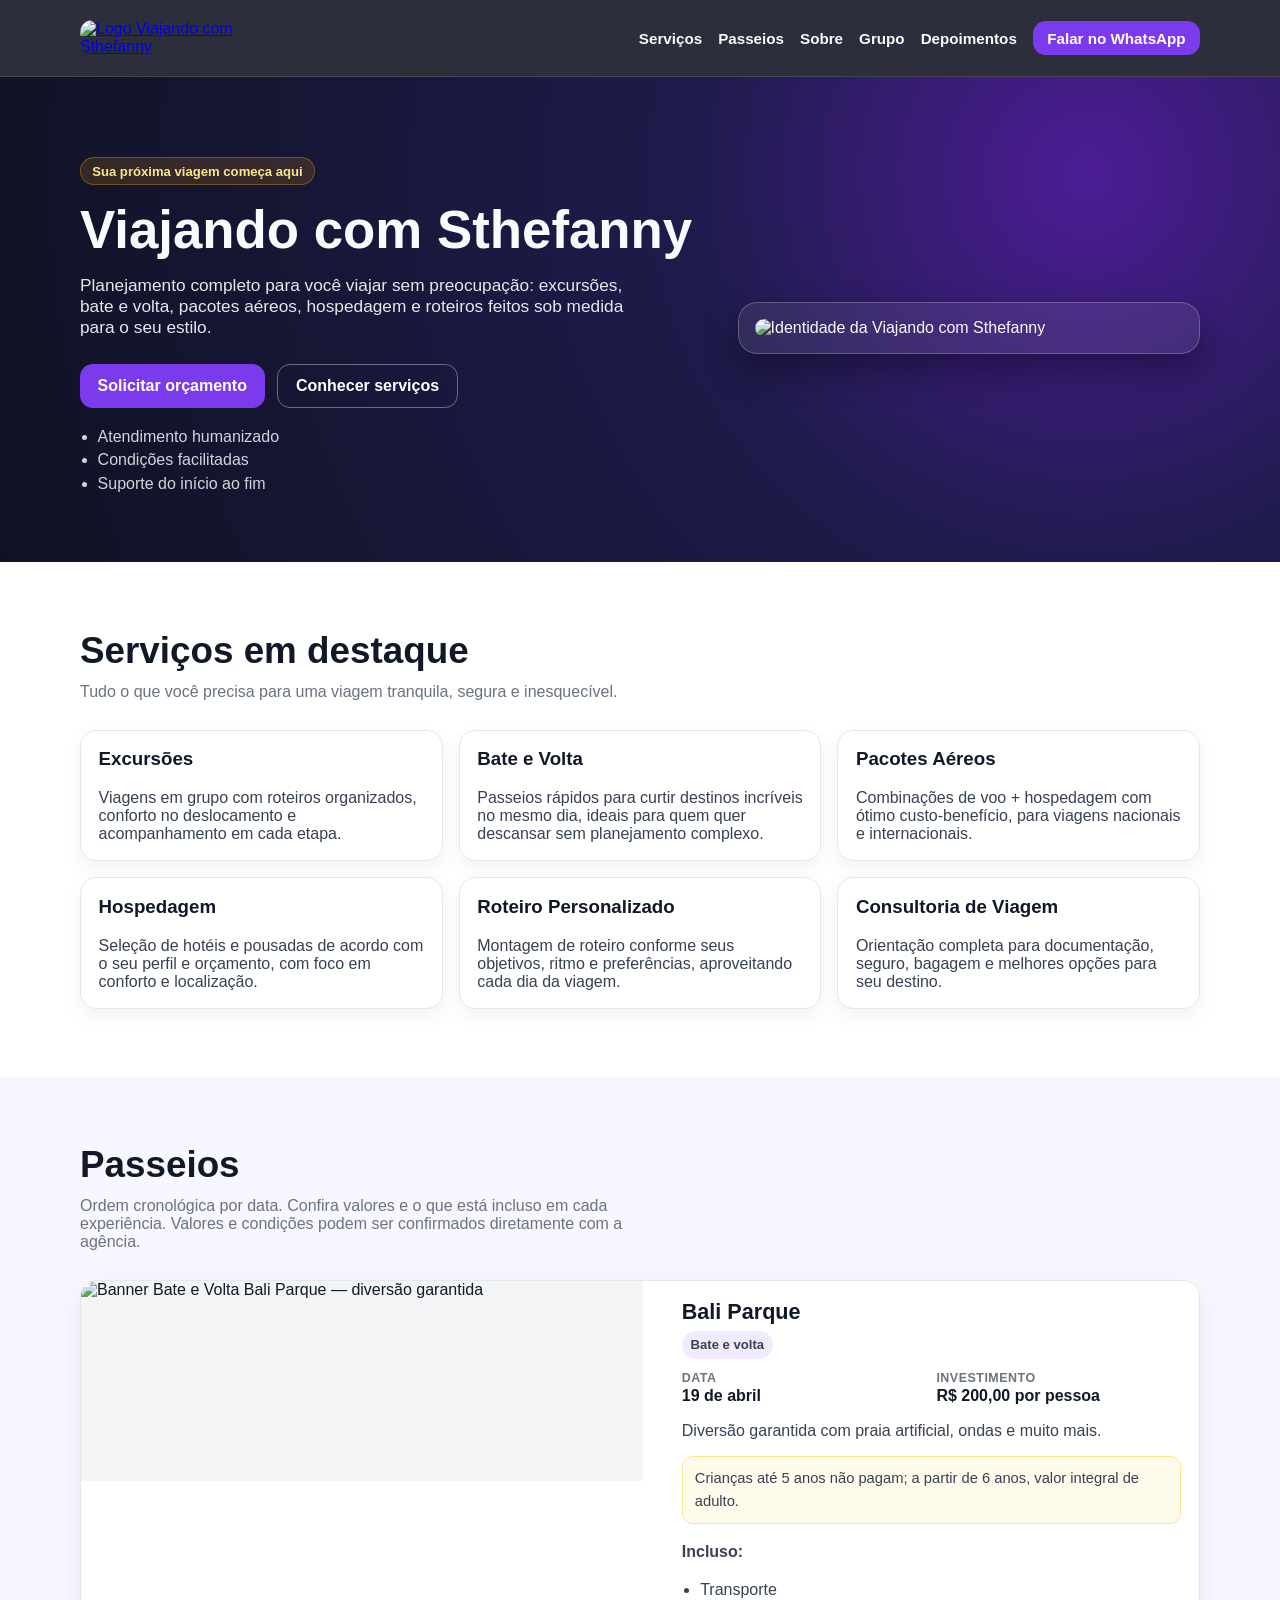
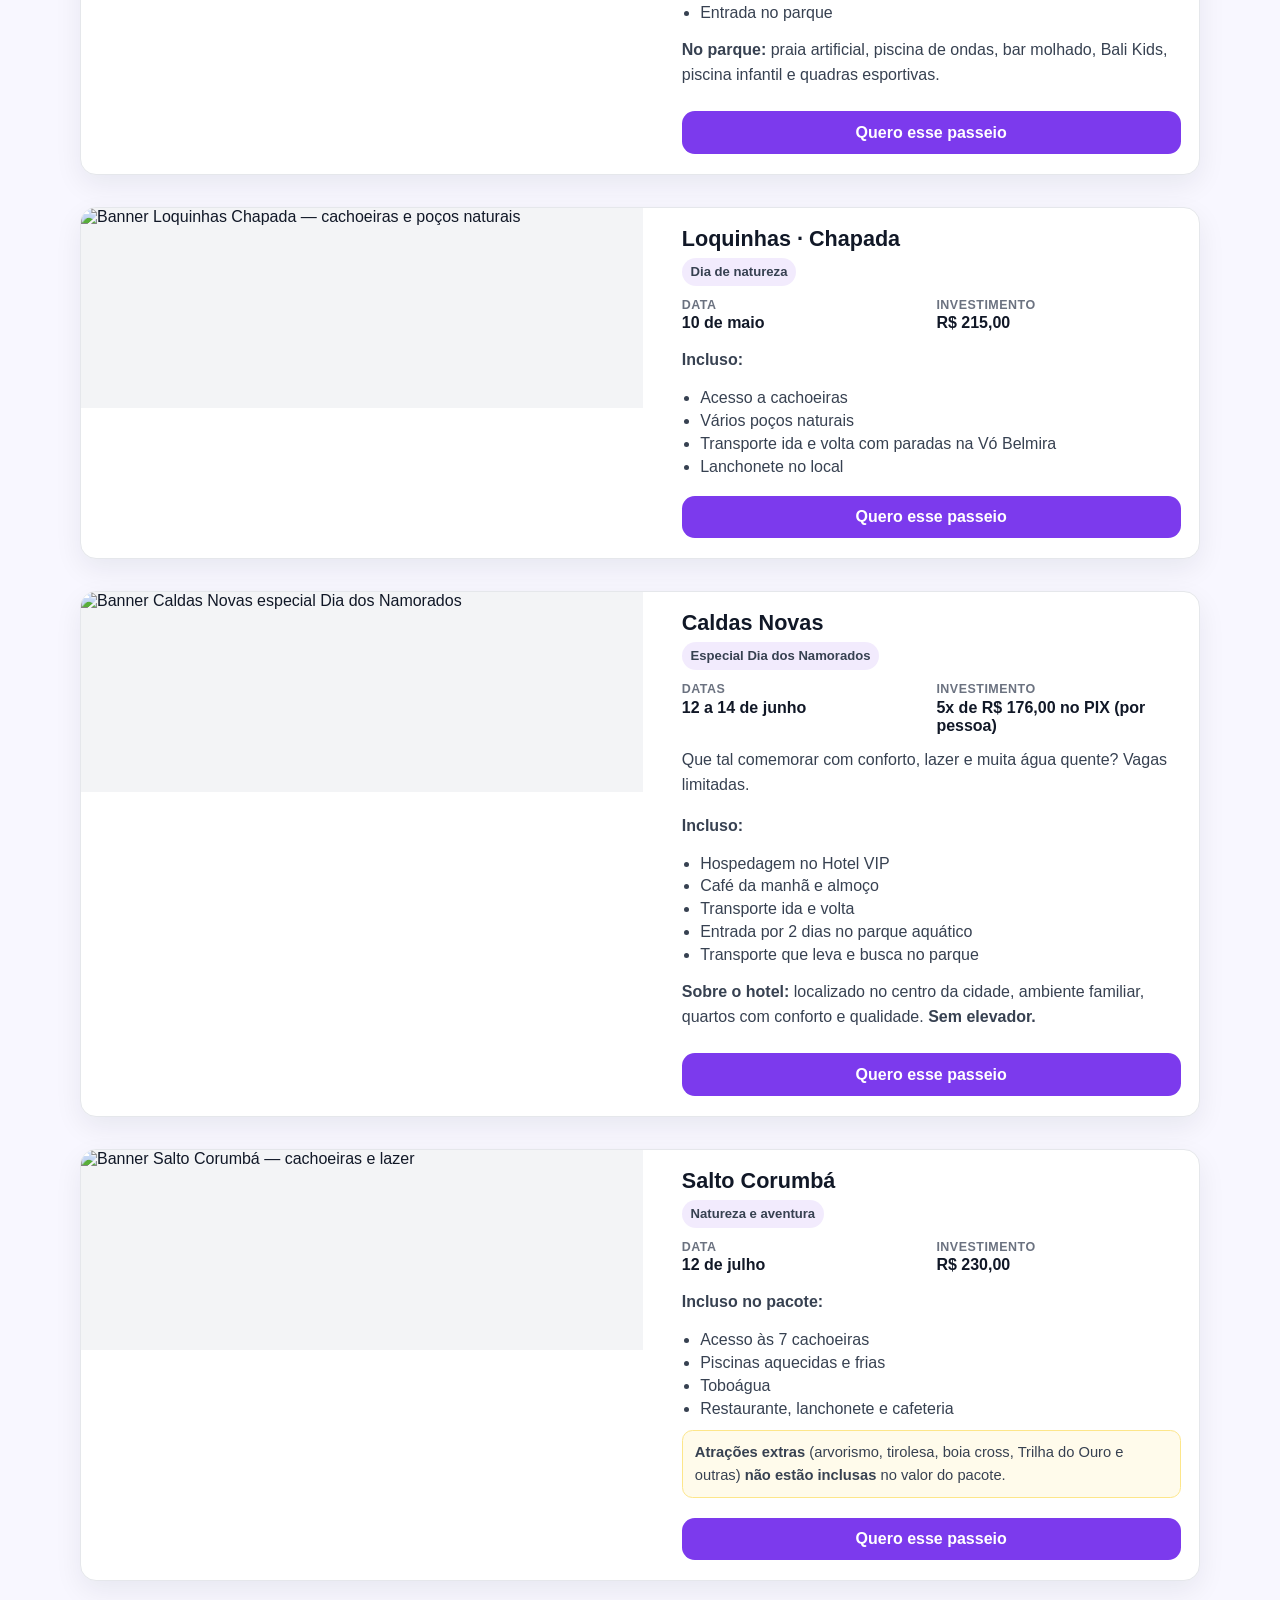
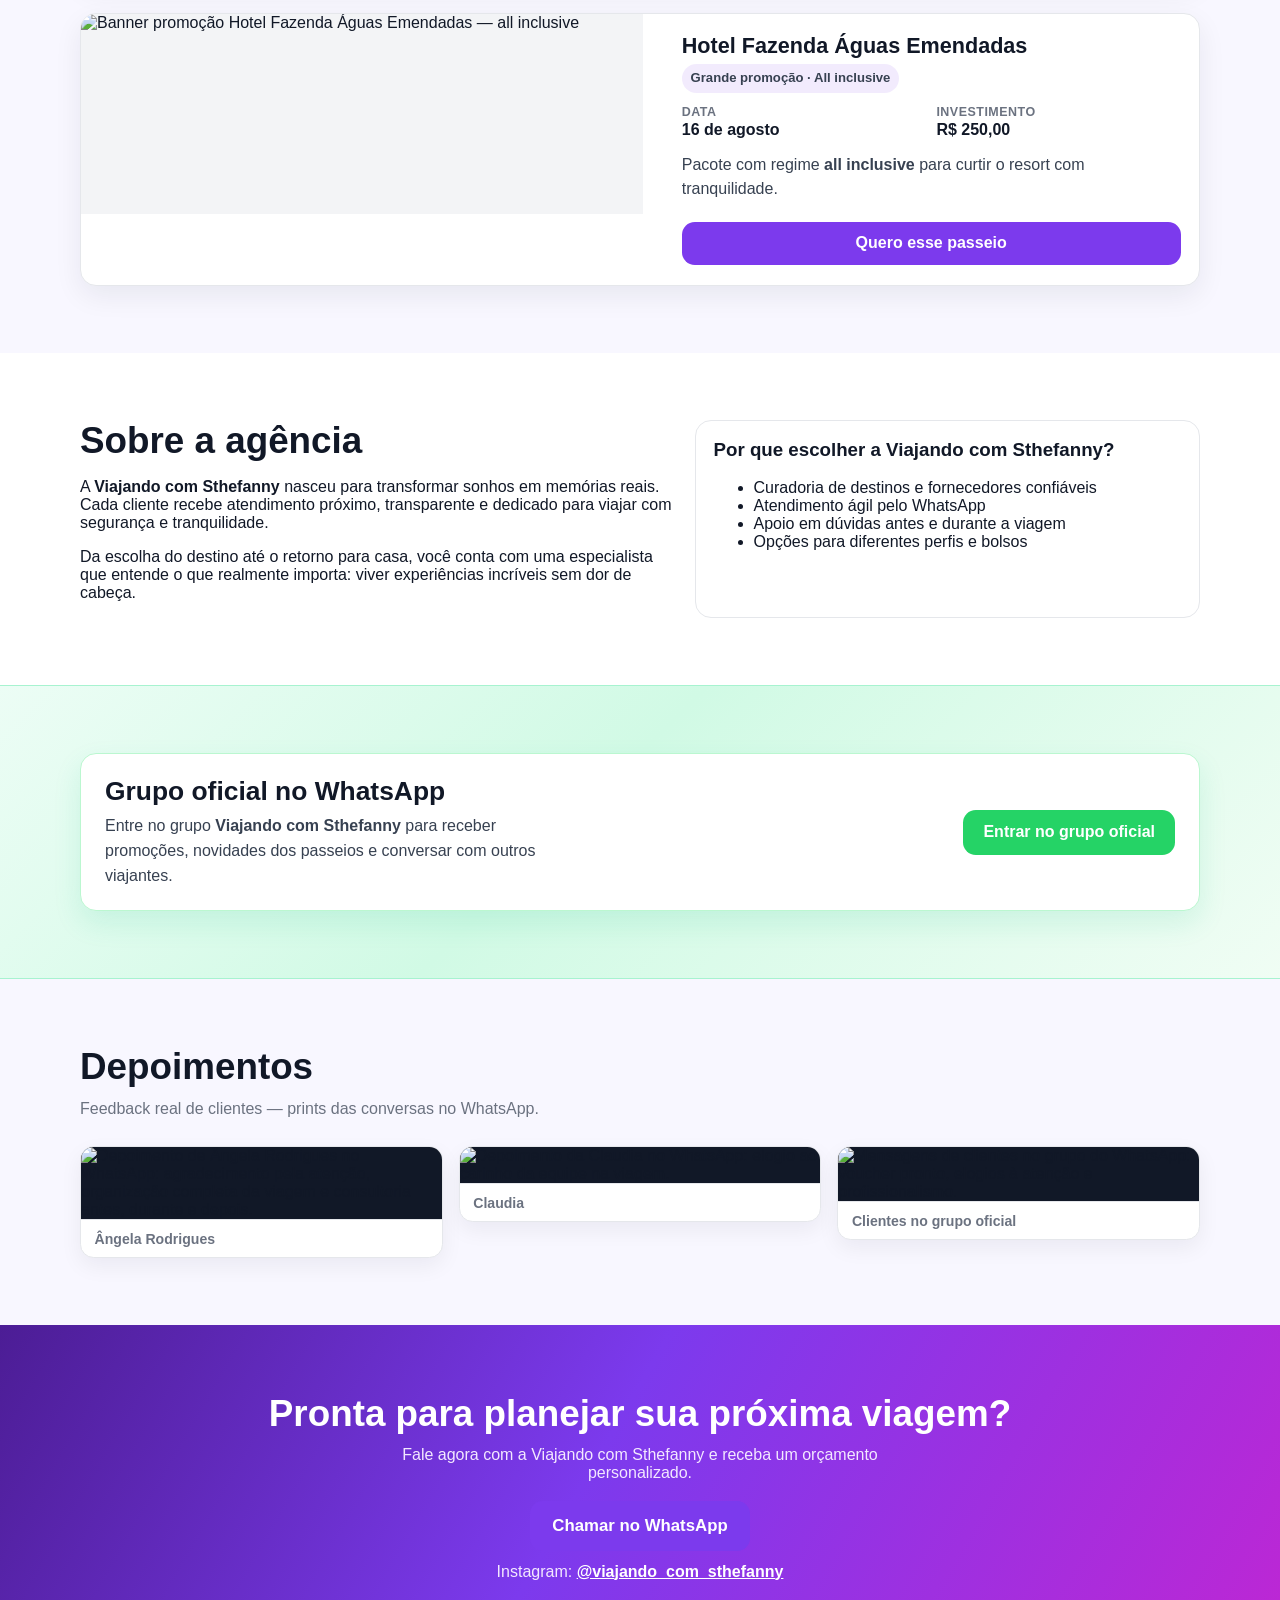
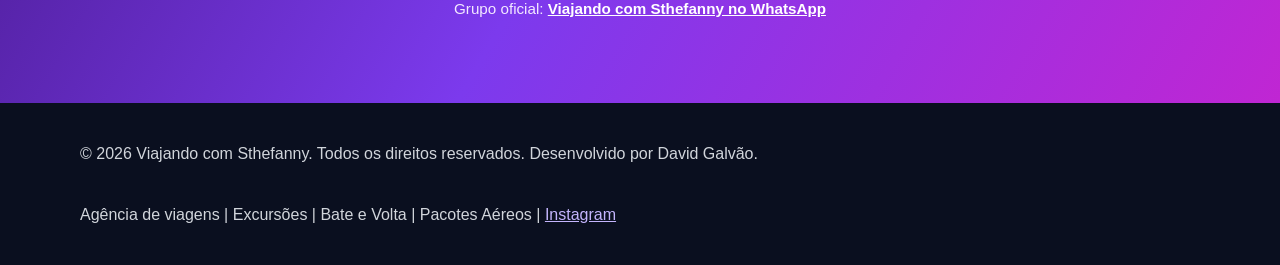
==== commit 229dbeec: "fix: ordena passeios por data" ====
--- a/index.html
+++ b/index.html
@@ -118,8 +118,8 @@
         <div class="container">
           <h2>Passeios</h2>
           <p class="section-intro">
-            Confira datas, valores e o que está incluso em cada experiência. Valores e condições podem
-            ser confirmados diretamente com a agência.
+            Ordem cronológica por data. Confira valores e o que está incluso em cada experiência.
+            Valores e condições podem ser confirmados diretamente com a agência.
           </p>
           <div class="passeios-grid">
             <article class="passeio-card" id="passeio-bali-parque">
@@ -164,33 +164,81 @@
               </div>
             </article>
 
-            <article class="passeio-card" id="passeio-hotel-fazenda">
+            <article class="passeio-card" id="passeio-loquinhas">
               <div class="passeio-banner">
                 <img
-                  src="/passeio-hotel-fazenda-aguas-emendadas.png"
-                  alt="Banner promoção Hotel Fazenda Águas Emendadas — all inclusive"
+                  src="/passeio-loquinhas-chapada.png"
+                  alt="Banner Loquinhas Chapada — cachoeiras e poços naturais"
                   loading="lazy"
                 />
               </div>
               <div class="passeio-body">
-                <h3>Hotel Fazenda Águas Emendadas</h3>
-                <p class="passeio-tag">Grande promoção · All inclusive</p>
+                <h3>Loquinhas · Chapada</h3>
+                <p class="passeio-tag">Dia de natureza</p>
                 <dl class="passeio-meta">
                   <div>
                     <dt>Data</dt>
-                    <dd>16 de agosto</dd>
+                    <dd>10 de maio</dd>
                   </div>
                   <div>
                     <dt>Investimento</dt>
-                    <dd>R$ 250,00</dd>
+                    <dd>R$ 215,00</dd>
+                  </div>
+                </dl>
+                <p><strong>Incluso:</strong></p>
+                <ul class="passeio-list">
+                  <li>Acesso a cachoeiras</li>
+                  <li>Vários poços naturais</li>
+                  <li>Transporte ida e volta com paradas na Vó Belmira</li>
+                  <li>Lanchonete no local</li>
+                </ul>
+                <a
+                  class="btn btn-block"
+                  href="https://wa.me/5561993784630?text=Ol%C3%A1%2C%20quero%20informa%C3%A7%C3%B5es%20sobre%20Loquinhas%20Chapada%20%2810%2F05%29."
+                  target="_blank"
+                  rel="noopener noreferrer"
+                  >Quero esse passeio</a
+                >
+              </div>
+            </article>
+
+            <article class="passeio-card" id="passeio-caldas-novas">
+              <div class="passeio-banner">
+                <img
+                  src="/passeio-caldas-novas.png"
+                  alt="Banner Caldas Novas especial Dia dos Namorados"
+                  loading="lazy"
+                />
+              </div>
+              <div class="passeio-body">
+                <h3>Caldas Novas</h3>
+                <p class="passeio-tag">Especial Dia dos Namorados</p>
+                <dl class="passeio-meta">
+                  <div>
+                    <dt>Datas</dt>
+                    <dd>12 a 14 de junho</dd>
+                  </div>
+                  <div>
+                    <dt>Investimento</dt>
+                    <dd>5x de R$ 176,00 no PIX (por pessoa)</dd>
                   </div>
                 </dl>
                 <p class="passeio-lead">
-                  Pacote com regime <strong>all inclusive</strong> para curtir o resort com tranquilidade.
+                  Que tal comemorar com conforto, lazer e muita água quente? Vagas limitadas.
                 </p>
+                <p><strong>Incluso:</strong></p>
+                <ul class="passeio-list">
+                  <li>Hospedagem no Hotel VIP</li>
+                  <li>Café da manhã e almoço</li>
+                  <li>Transporte ida e volta</li>
+                  <li>Entrada por 2 dias no parque aquático</li>
+                  <li>Transporte que leva e busca no parque</li>
+                </ul>
+                <p><strong>Sobre o hotel:</strong> localizado no centro da cidade, ambiente familiar,
+                  quartos com conforto e qualidade. <span class="passeio-note-inline">Sem elevador.</span></p>
                 <a
                   class="btn btn-block"
-                  href="https://wa.me/5561993784630?text=Ol%C3%A1%2C%20quero%20informa%C3%A7%C3%B5es%20sobre%20o%20Hotel%20Fazenda%20%C3%81guas%20Emendadas%20%2816%2F08%29."
+                  href="https://wa.me/5561993784630?text=Ol%C3%A1%2C%20quero%20informa%C3%A7%C3%B5es%20sobre%20Caldas%20Novas%20%28Dia%20dos%20Namorados%2C%2012%E2%80%9314%2F06%29."
                   target="_blank"
                   rel="noopener noreferrer"
                   >Quero esse passeio</a
@@ -240,81 +288,33 @@
               </div>
             </article>
 
-            <article class="passeio-card" id="passeio-loquinhas">
+            <article class="passeio-card" id="passeio-hotel-fazenda">
               <div class="passeio-banner">
                 <img
-                  src="/passeio-loquinhas-chapada.png"
-                  alt="Banner Loquinhas Chapada — cachoeiras e poços naturais"
+                  src="/passeio-hotel-fazenda-aguas-emendadas.png"
+                  alt="Banner promoção Hotel Fazenda Águas Emendadas — all inclusive"
                   loading="lazy"
                 />
               </div>
               <div class="passeio-body">
-                <h3>Loquinhas · Chapada</h3>
-                <p class="passeio-tag">Dia de natureza</p>
+                <h3>Hotel Fazenda Águas Emendadas</h3>
+                <p class="passeio-tag">Grande promoção · All inclusive</p>
                 <dl class="passeio-meta">
                   <div>
                     <dt>Data</dt>
-                    <dd>10 de maio</dd>
+                    <dd>16 de agosto</dd>
                   </div>
                   <div>
                     <dt>Investimento</dt>
-                    <dd>R$ 215,00</dd>
+                    <dd>R$ 250,00</dd>
                   </div>
                 </dl>
-                <p><strong>Incluso:</strong></p>
-                <ul class="passeio-list">
-                  <li>Acesso a cachoeiras</li>
-                  <li>Vários poços naturais</li>
-                  <li>Transporte ida e volta com paradas na Vó Belmira</li>
-                  <li>Lanchonete no local</li>
-                </ul>
+                <p class="passeio-lead">
+                  Pacote com regime <strong>all inclusive</strong> para curtir o resort com tranquilidade.
+                </p>
                 <a
                   class="btn btn-block"
-                  href="https://wa.me/5561993784630?text=Ol%C3%A1%2C%20quero%20informa%C3%A7%C3%B5es%20sobre%20Loquinhas%20Chapada%20%2810%2F05%29."
-                  target="_blank"
-                  rel="noopener noreferrer"
-                  >Quero esse passeio</a
-                >
-              </div>
-            </article>
-
-            <article class="passeio-card" id="passeio-caldas-novas">
-              <div class="passeio-banner">
-                <img
-                  src="/passeio-caldas-novas.png"
-                  alt="Banner Caldas Novas especial Dia dos Namorados"
-                  loading="lazy"
-                />
-              </div>
-              <div class="passeio-body">
-                <h3>Caldas Novas</h3>
-                <p class="passeio-tag">Especial Dia dos Namorados</p>
-                <dl class="passeio-meta">
-                  <div>
-                    <dt>Datas</dt>
-                    <dd>12 a 14 de junho</dd>
-                  </div>
-                  <div>
-                    <dt>Investimento</dt>
-                    <dd>5x de R$ 176,00 no PIX (por pessoa)</dd>
-                  </div>
-                </dl>
-                <p class="passeio-lead">
-                  Que tal comemorar com conforto, lazer e muita água quente? Vagas limitadas.
-                </p>
-                <p><strong>Incluso:</strong></p>
-                <ul class="passeio-list">
-                  <li>Hospedagem no Hotel VIP</li>
-                  <li>Café da manhã e almoço</li>
-                  <li>Transporte ida e volta</li>
-                  <li>Entrada por 2 dias no parque aquático</li>
-                  <li>Transporte que leva e busca no parque</li>
-                </ul>
-                <p><strong>Sobre o hotel:</strong> localizado no centro da cidade, ambiente familiar,
-                  quartos com conforto e qualidade. <span class="passeio-note-inline">Sem elevador.</span></p>
-                <a
-                  class="btn btn-block"
-                  href="https://wa.me/5561993784630?text=Ol%C3%A1%2C%20quero%20informa%C3%A7%C3%B5es%20sobre%20Caldas%20Novas%20%28Dia%20dos%20Namorados%2C%2012%E2%80%9314%2F06%29."
+                  href="https://wa.me/5561993784630?text=Ol%C3%A1%2C%20quero%20informa%C3%A7%C3%B5es%20sobre%20o%20Hotel%20Fazenda%20%C3%81guas%20Emendadas%20%2816%2F08%29."
                   target="_blank"
                   rel="noopener noreferrer"
                   >Quero esse passeio</a
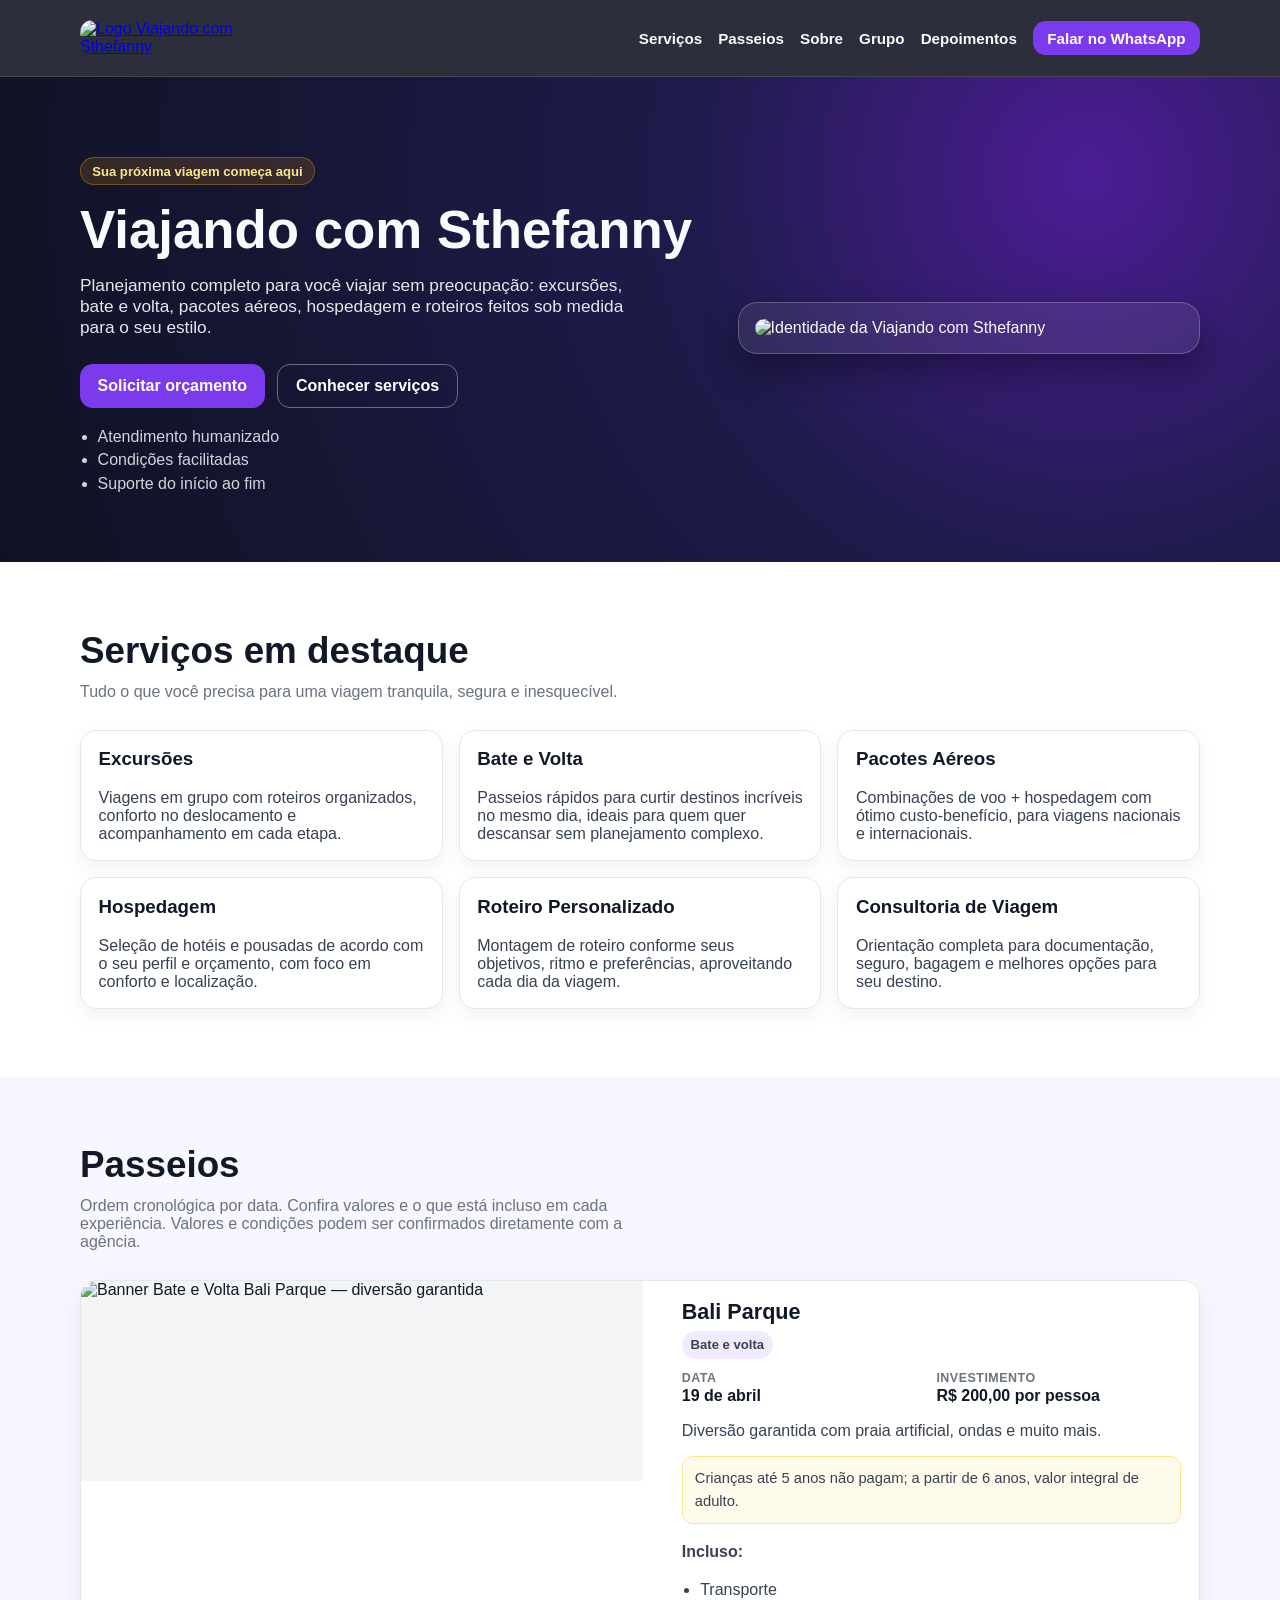
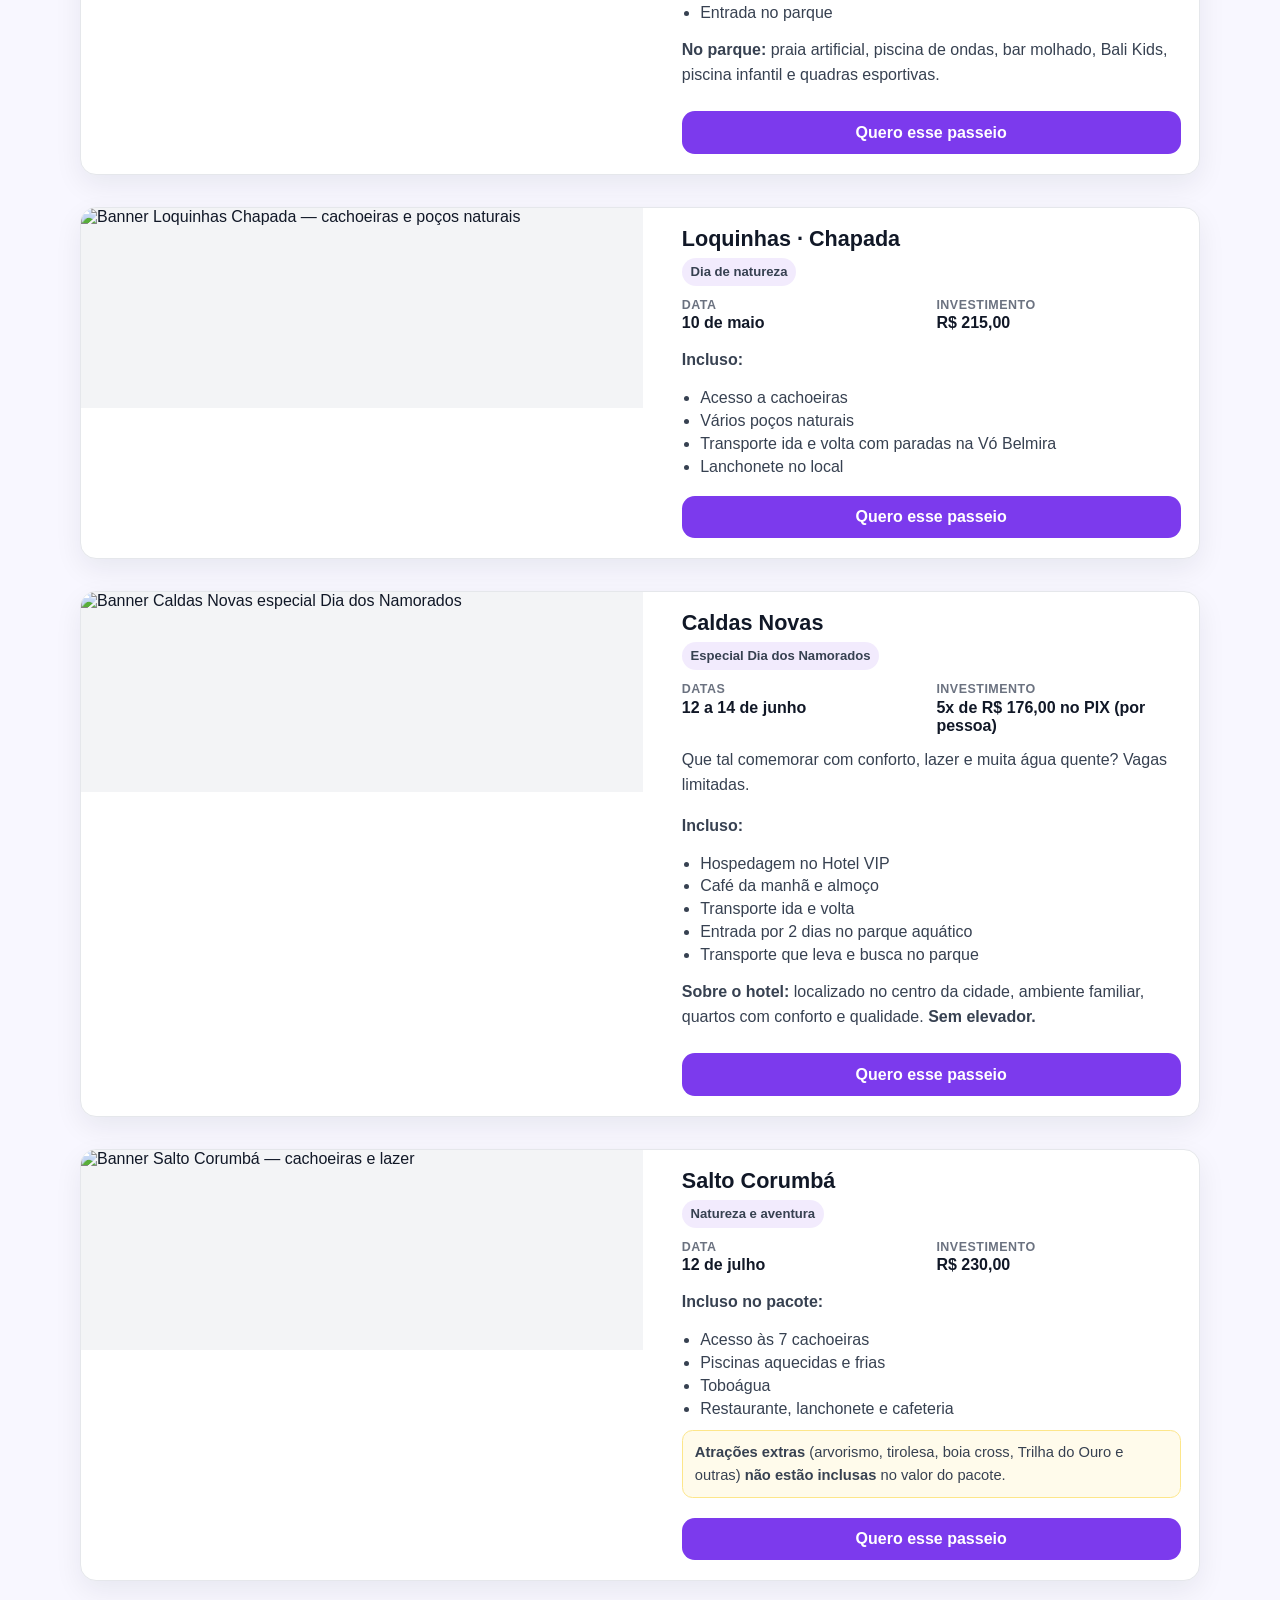
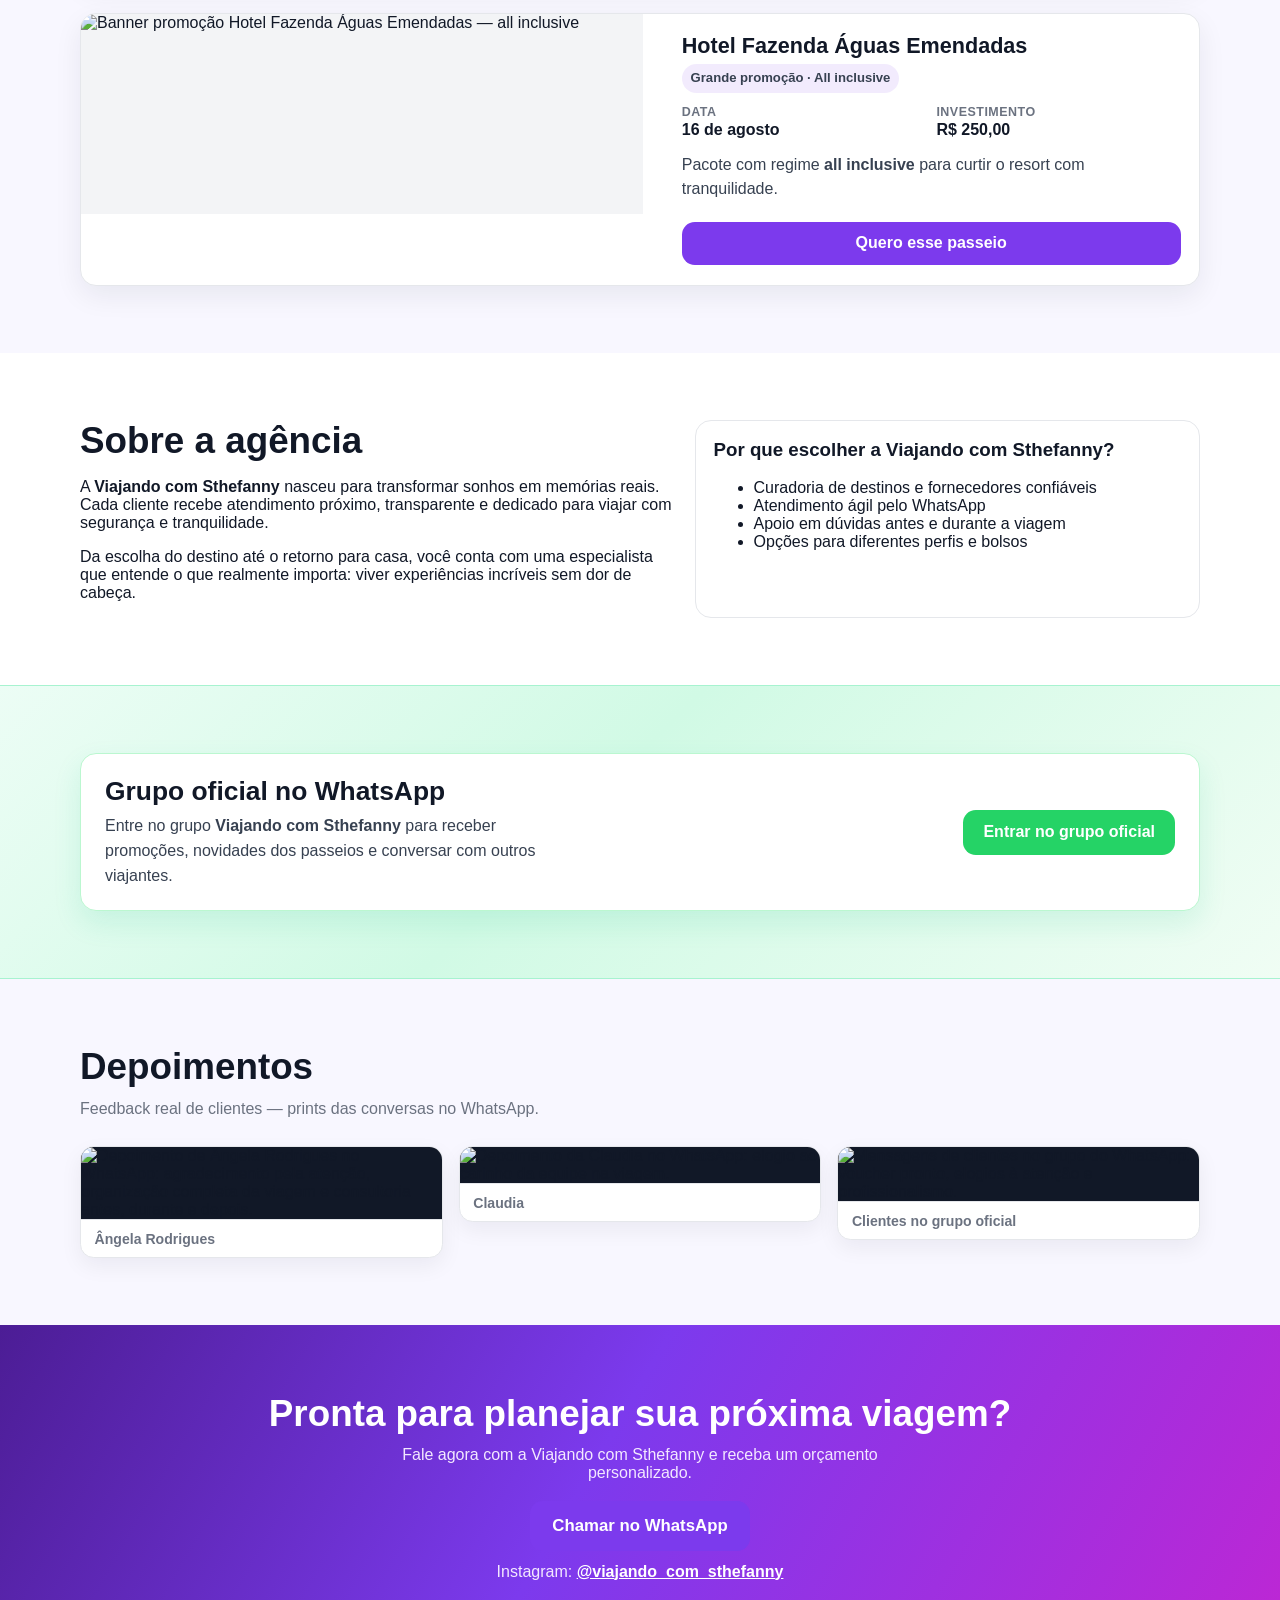
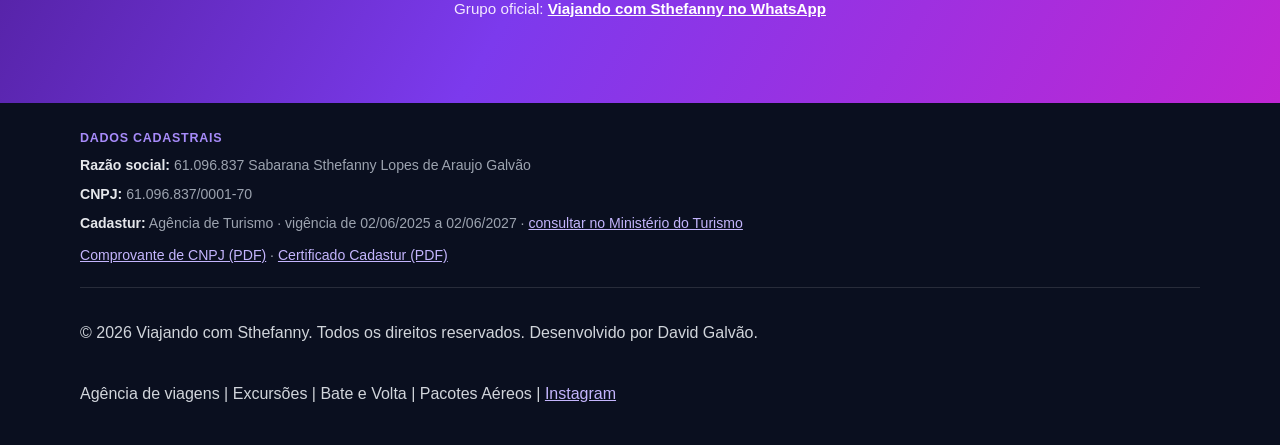
==== commit 1ce5ef34: "feat: adiciona CNPJ, Cadastur e PDFs no rodapé" ====
--- a/index.html
+++ b/index.html
@@ -428,15 +428,35 @@
     </main>
 
     <footer class="footer">
-      <div class="container footer-content">
-        <p>
-          © <span id="year"></span> Viajando com Sthefanny. Todos os direitos reservados.
-          Desenvolvido por David Galvão.
-        </p>
-        <p>
-          Agência de viagens | Excursões | Bate e Volta | Pacotes Aéreos |
-          <a href="https://www.instagram.com/viajando_com_sthefanny?igsh=MXdqYjVkMGV1NWR2dw==" target="_blank" rel="noopener noreferrer">Instagram</a>
-        </p>
+      <div class="container">
+        <div class="footer-legal">
+          <p class="footer-legal-title">Dados cadastrais</p>
+          <p>
+            <strong>Razão social:</strong> 61.096.837 Sabarana Sthefanny Lopes de Araujo Galvão
+          </p>
+          <p><strong>CNPJ:</strong> 61.096.837/0001-70</p>
+          <p>
+            <strong>Cadastur:</strong> Agência de Turismo · vigência de 02/06/2025 a 02/06/2027 ·
+            <a href="https://www.cadastur.turismo.gov.br" target="_blank" rel="noopener noreferrer"
+              >consultar no Ministério do Turismo</a
+            >
+          </p>
+          <p class="footer-legal-docs">
+            <a href="/comprovante-cnpj.pdf" target="_blank" rel="noopener noreferrer">Comprovante de CNPJ (PDF)</a>
+            ·
+            <a href="/certificado-cadastur.pdf" target="_blank" rel="noopener noreferrer">Certificado Cadastur (PDF)</a>
+          </p>
+        </div>
+        <div class="footer-content">
+          <p>
+            © <span id="year"></span> Viajando com Sthefanny. Todos os direitos reservados.
+            Desenvolvido por David Galvão.
+          </p>
+          <p>
+            Agência de viagens | Excursões | Bate e Volta | Pacotes Aéreos |
+            <a href="https://www.instagram.com/viajando_com_sthefanny?igsh=MXdqYjVkMGV1NWR2dw==" target="_blank" rel="noopener noreferrer">Instagram</a>
+          </p>
+        </div>
       </div>
     </footer>
 
--- a/styles.css
+++ b/styles.css
@@ -479,6 +479,38 @@
   color: #c4b5fd;
 }
 
+.footer-legal {
+  padding-bottom: 1.25rem;
+  margin-bottom: 1.25rem;
+  border-bottom: 1px solid rgba(255, 255, 255, 0.12);
+  font-size: 0.88rem;
+  line-height: 1.55;
+  color: #9ca3af;
+}
+
+.footer-legal strong {
+  color: #e5e7eb;
+  font-weight: 600;
+}
+
+.footer-legal-title {
+  margin: 0 0 0.5rem;
+  font-size: 0.78rem;
+  font-weight: 700;
+  letter-spacing: 0.06em;
+  text-transform: uppercase;
+  color: #a78bfa;
+}
+
+.footer-legal p {
+  margin: 0 0 0.45rem;
+}
+
+.footer-legal-docs {
+  margin-bottom: 0 !important;
+  margin-top: 0.65rem !important;
+}
+
 .footer-content {
   display: flex;
   justify-content: space-between;
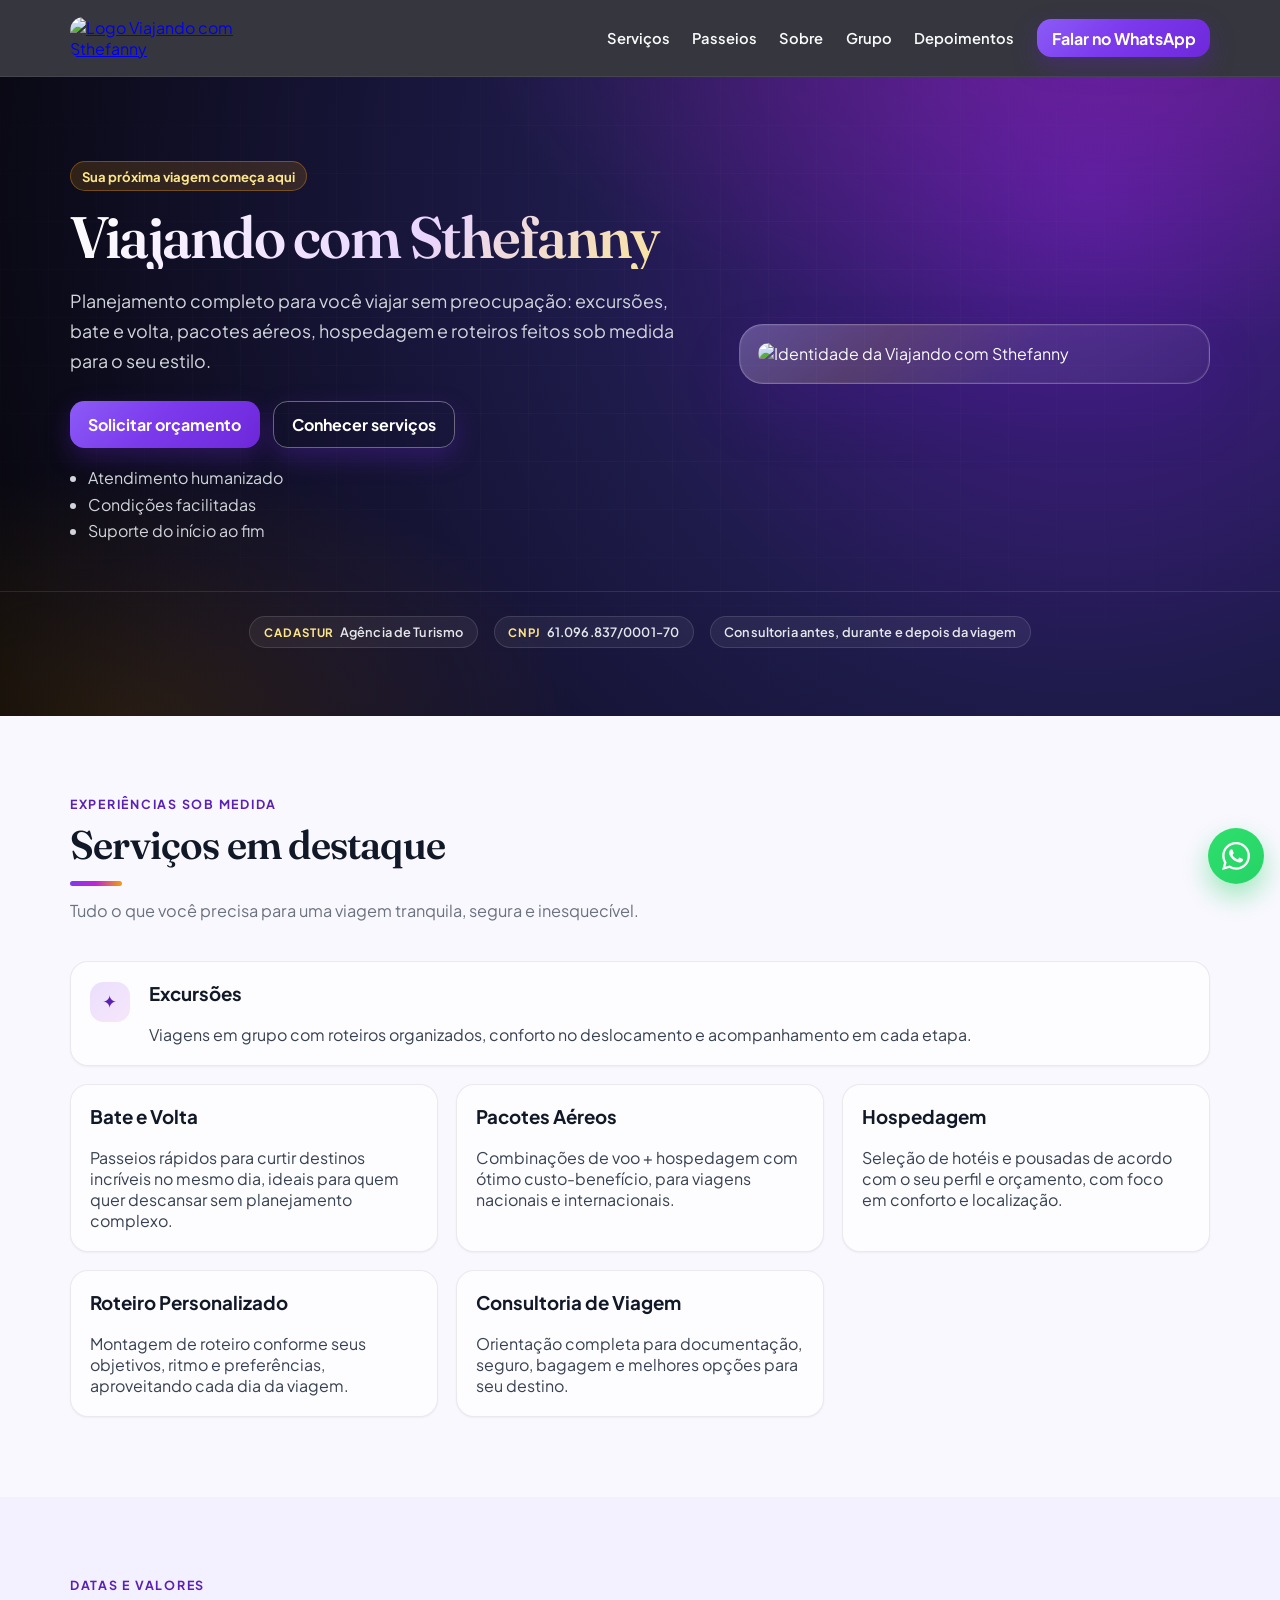
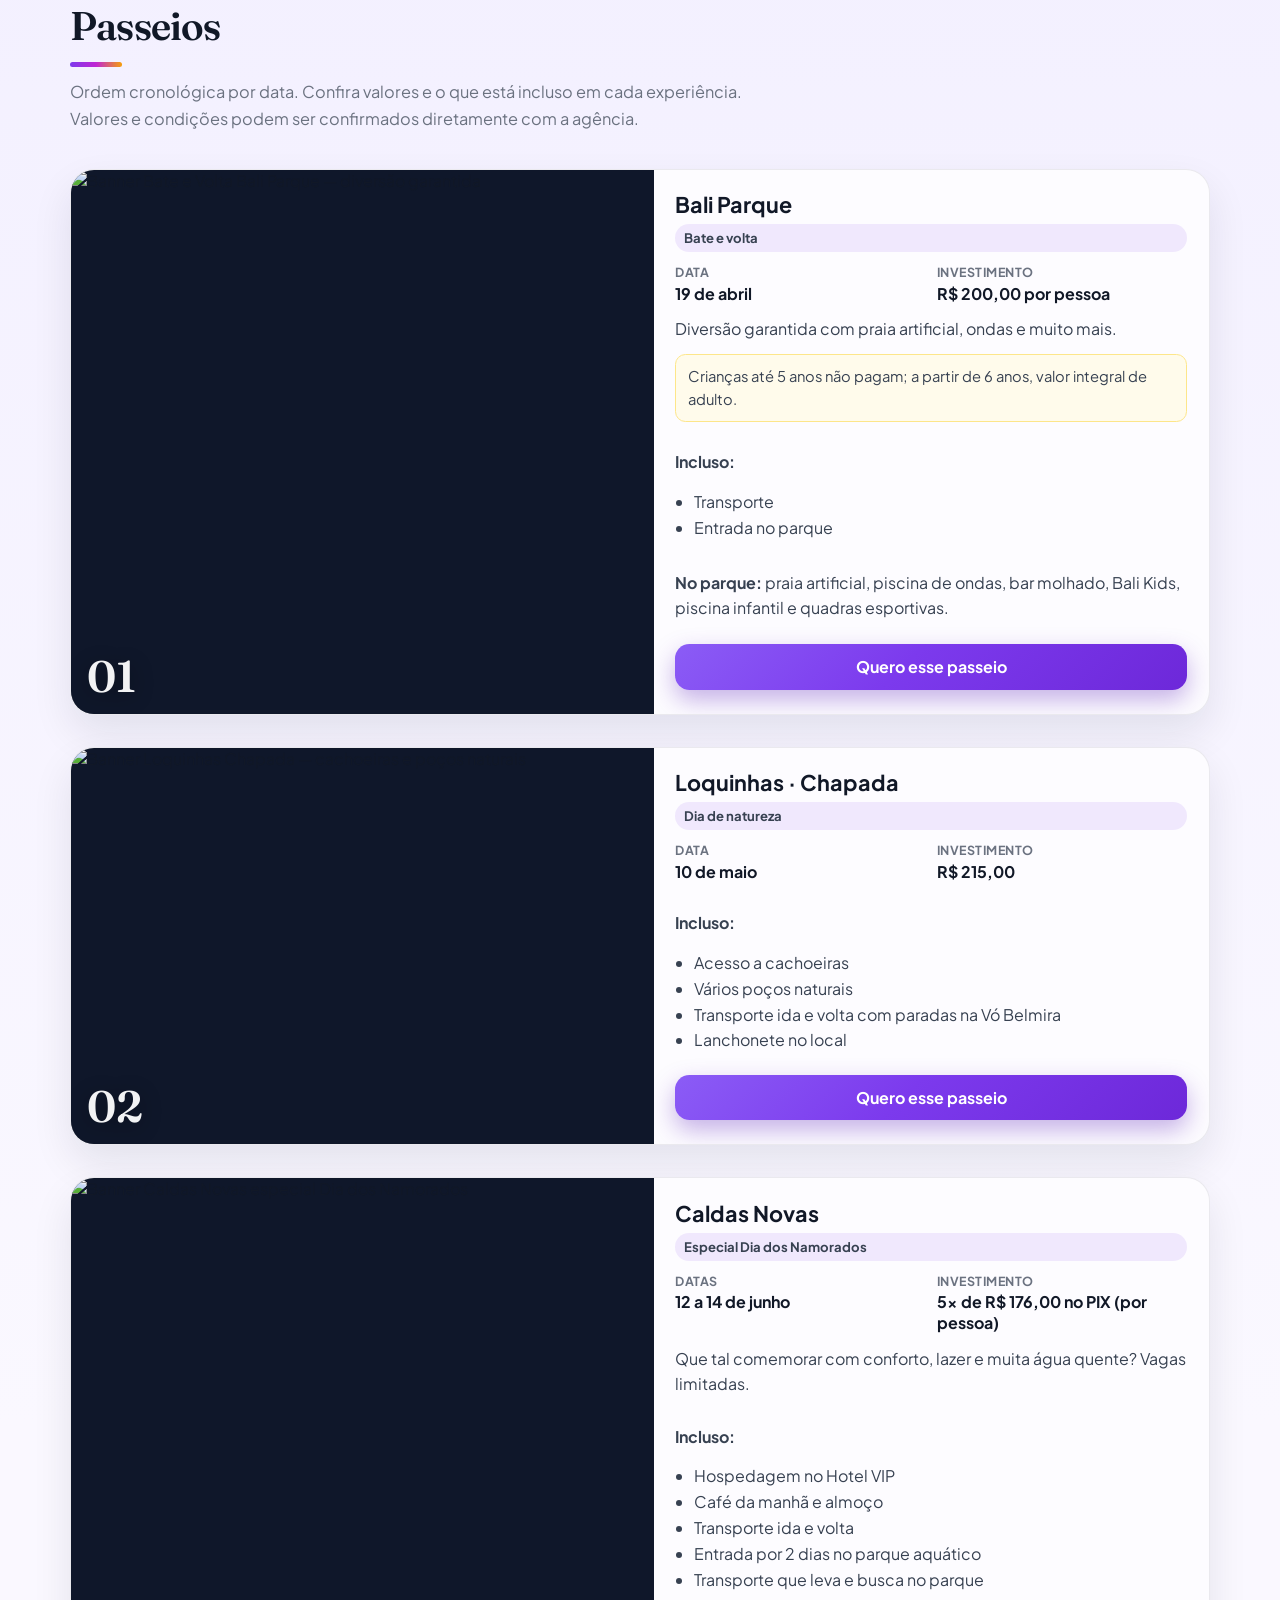
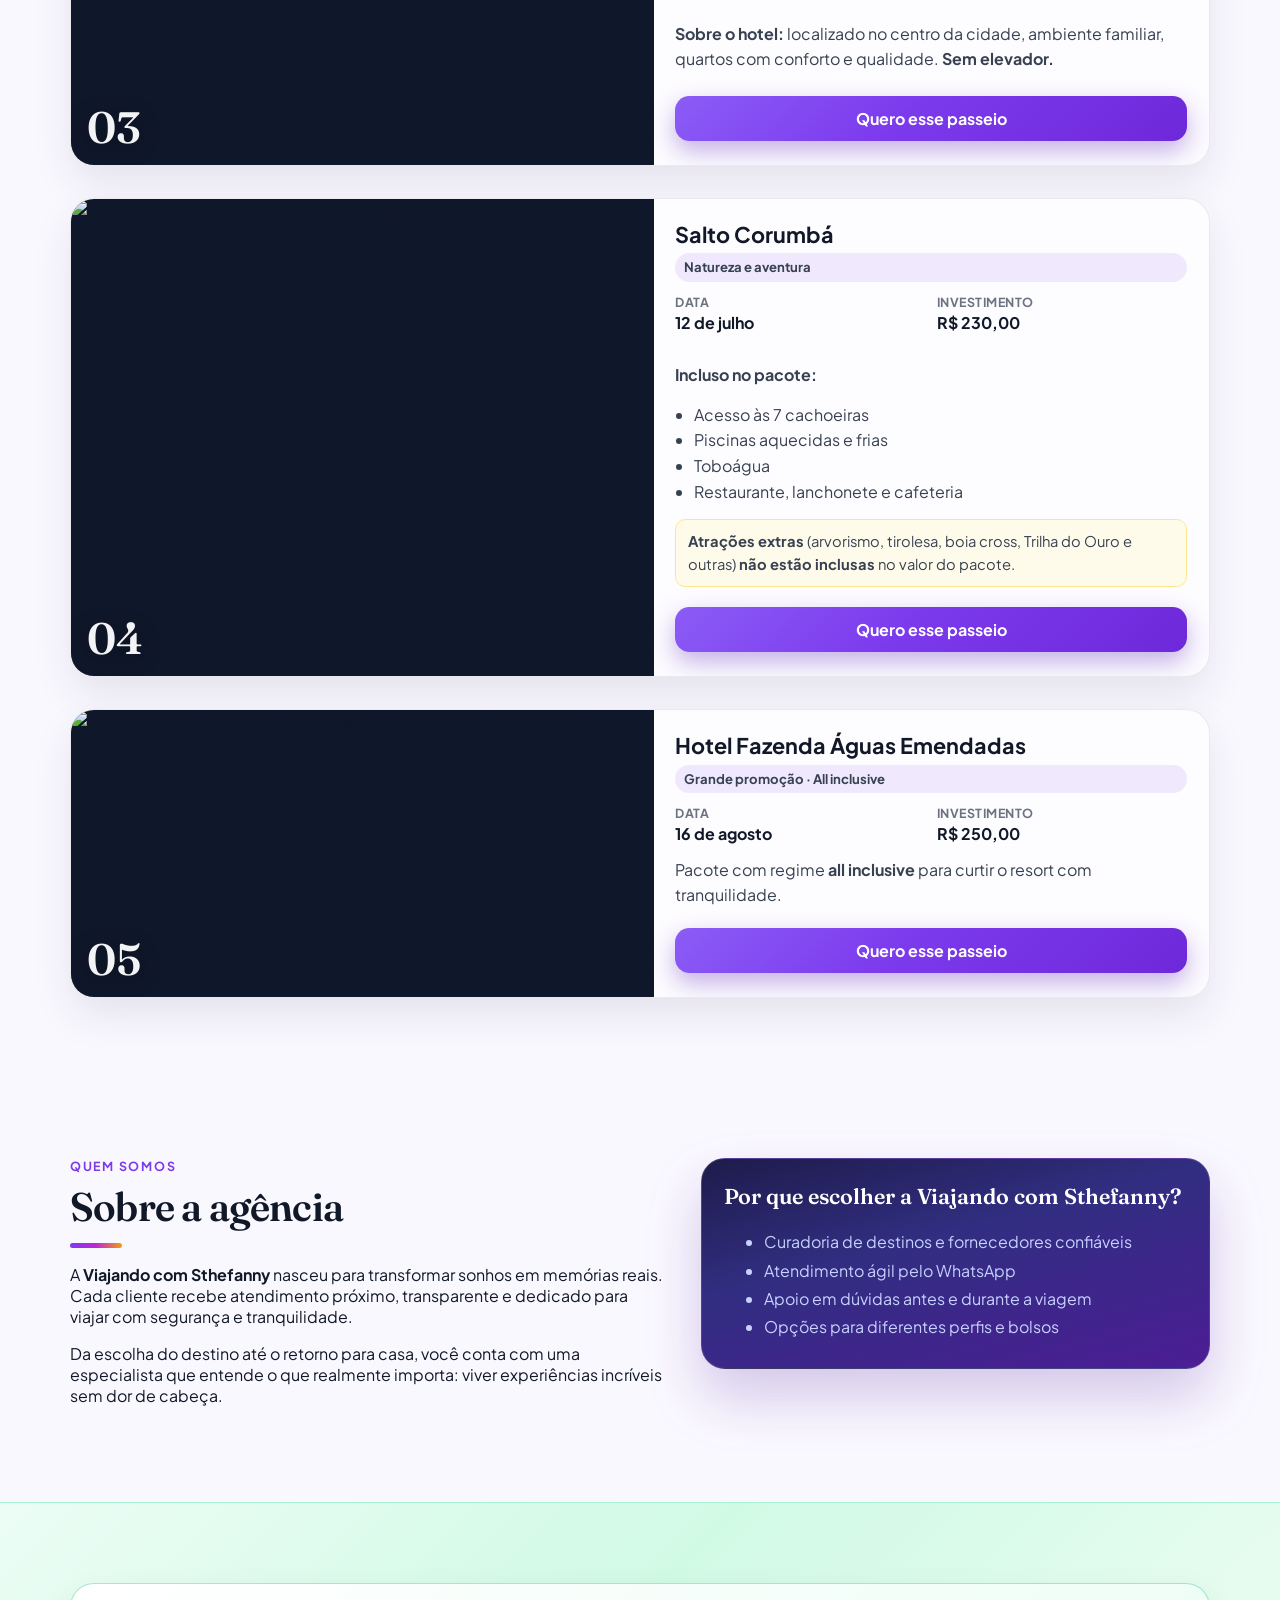
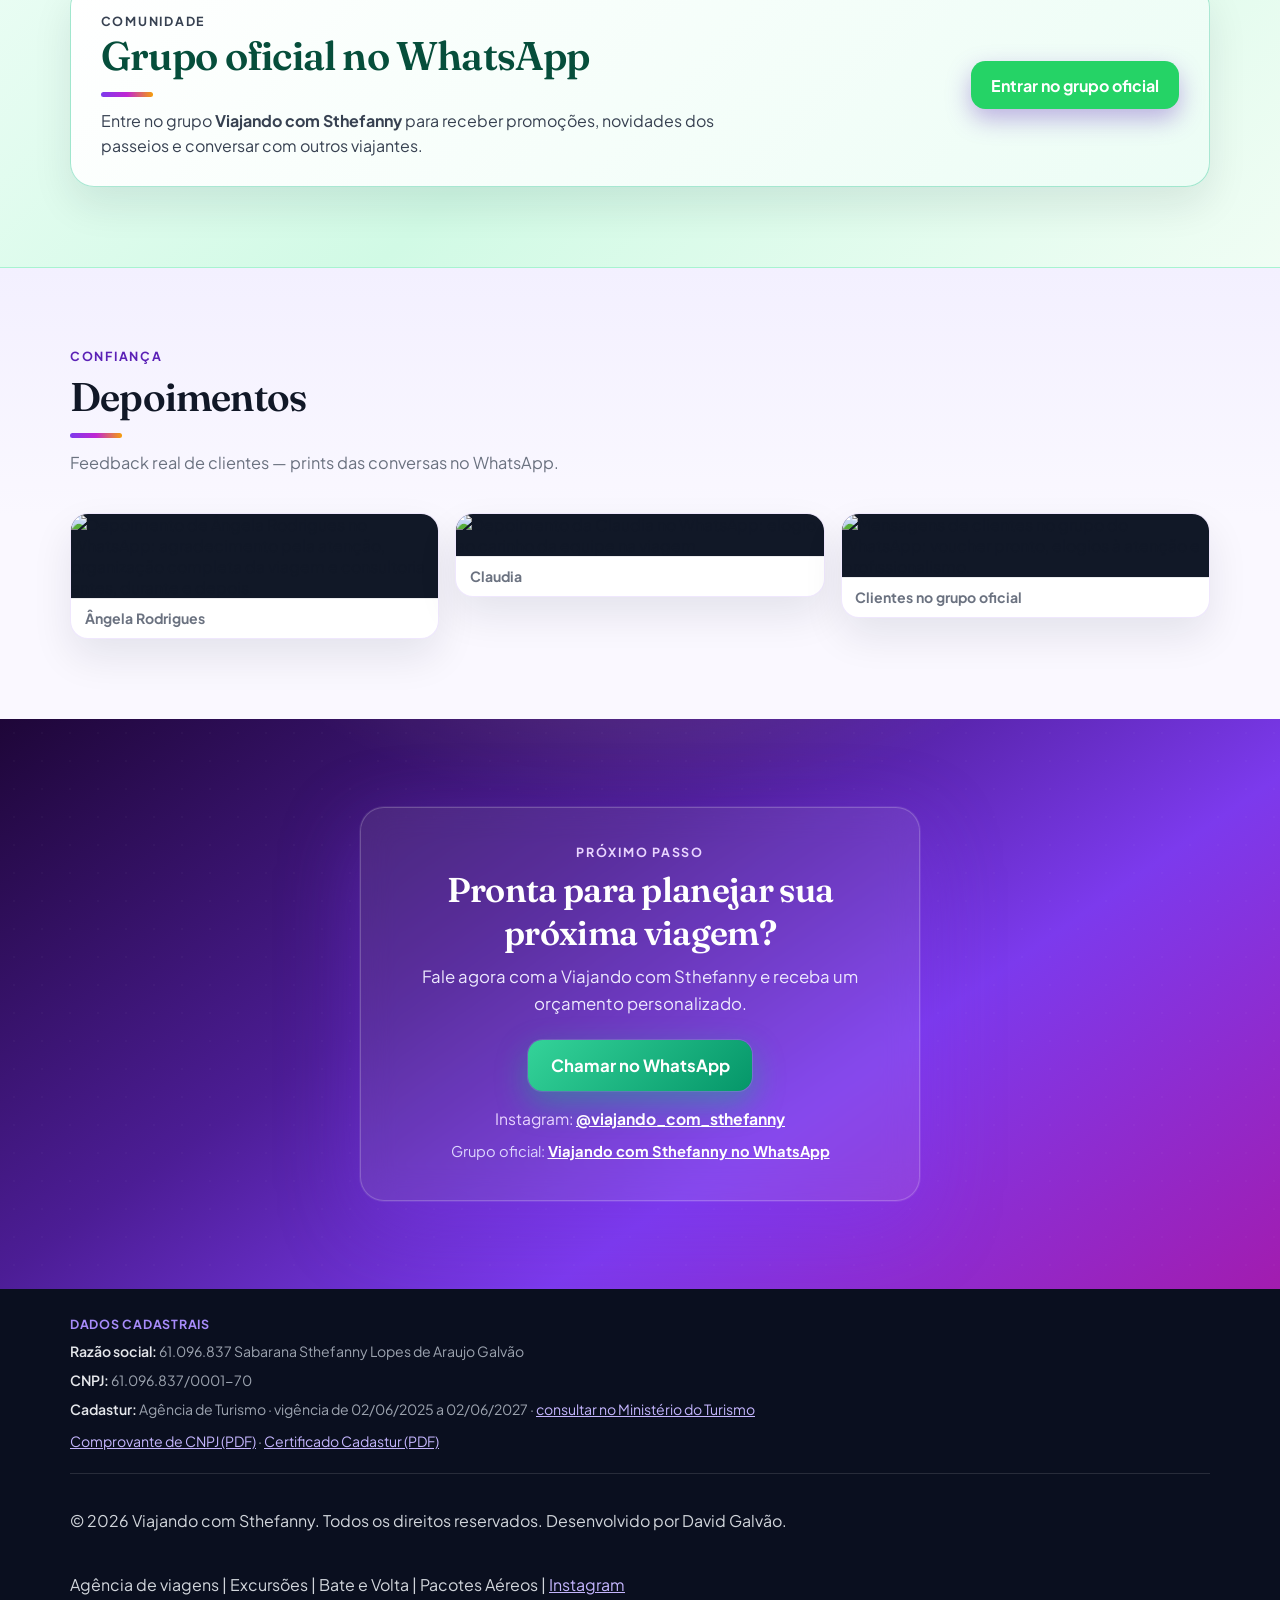
==== commit f700b6cd: "feat: eleva landing para visual premium (tipografia, bento, reveal)" ====
--- a/index.html
+++ b/index.html
@@ -16,21 +16,41 @@
     />
     <meta property="og:type" content="website" />
     <meta property="og:image" content="/logo-viajando-com-sthefanny.png" />
+    <link rel="preconnect" href="https://fonts.googleapis.com" />
+    <link rel="preconnect" href="https://fonts.gstatic.com" crossorigin />
+    <link
+      href="https://fonts.googleapis.com/css2?family=Fraunces:ital,opsz,wght@0,9..144,500;0,9..144,600;1,9..144,500&family=Plus+Jakarta+Sans:ital,wght@0,400..700;1,500&display=swap"
+      rel="stylesheet"
+    />
     <link rel="stylesheet" href="./styles.css" />
   </head>
-  <body>
+  <body class="page">
     <header class="header">
       <div class="container nav">
         <a href="#inicio" class="brand">
           <img src="/logo-viajando-com-sthefanny.png" alt="Logo Viajando com Sthefanny" />
         </a>
-        <nav>
-          <a href="#servicos">Serviços</a>
-          <a href="#passeios">Passeios</a>
-          <a href="#sobre">Sobre</a>
-          <a href="#grupo-oficial">Grupo</a>
-          <a href="#depoimentos">Depoimentos</a>
-          <a href="#contato" class="btn btn-sm">Falar no WhatsApp</a>
+        <button
+          type="button"
+          class="nav-toggle"
+          id="nav-toggle"
+          aria-expanded="false"
+          aria-controls="site-nav"
+          aria-label="Abrir menu de navegação"
+        >
+          <span class="nav-toggle-box" aria-hidden="true">
+            <span></span><span></span><span></span>
+          </span>
+        </button>
+        <nav class="site-nav" id="site-nav" aria-label="Principal">
+          <div class="site-nav-links">
+            <a href="#servicos">Serviços</a>
+            <a href="#passeios">Passeios</a>
+            <a href="#sobre">Sobre</a>
+            <a href="#grupo-oficial">Grupo</a>
+            <a href="#depoimentos">Depoimentos</a>
+            <a href="#contato" class="btn btn-sm nav-cta">Falar no WhatsApp</a>
+          </div>
         </nav>
       </div>
     </header>
@@ -38,10 +58,10 @@
     <main id="inicio">
       <section class="hero">
         <div class="container hero-grid">
-          <div>
+          <div class="hero-copy reveal">
             <span class="tag">Sua próxima viagem começa aqui</span>
-            <h1>Viajando com Sthefanny</h1>
-            <p>
+            <h1 class="hero-title">Viajando com Sthefanny</h1>
+            <p class="hero-lead">
               Planejamento completo para você viajar sem preocupação: excursões, bate e volta,
               pacotes aéreos, hospedagem e roteiros feitos sob medida para o seu estilo.
             </p>
@@ -55,55 +75,71 @@
               <li>Suporte do início ao fim</li>
             </ul>
           </div>
-          <div class="hero-card">
+          <div class="hero-card reveal reveal-delay-1">
+            <div class="hero-card-frame" aria-hidden="true"></div>
             <img src="/logo-viajando-com-sthefanny.png" alt="Identidade da Viajando com Sthefanny" />
           </div>
         </div>
-      </section>
-
-      <section id="servicos" class="section">
+        <div class="hero-trust" aria-label="Credenciais">
+          <div class="container hero-trust-inner">
+            <span class="trust-chip">
+              <span class="trust-chip-mark">Cadastur</span> Agência de Turismo
+            </span>
+            <span class="trust-chip"><span class="trust-chip-mark">CNPJ</span> 61.096.837/0001-70</span>
+            <span class="trust-chip">Consultoria antes, durante e depois da viagem</span>
+          </div>
+        </div>
+      </section>
+
+      <section id="servicos" class="section section-premium">
         <div class="container">
-          <h2>Serviços em destaque</h2>
-          <p class="section-intro">
-            Tudo o que você precisa para uma viagem tranquila, segura e inesquecível.
-          </p>
-          <div class="cards">
-            <article class="card">
-              <h3>Excursões</h3>
-              <p>
-                Viagens em grupo com roteiros organizados, conforto no deslocamento e
-                acompanhamento em cada etapa.
-              </p>
-            </article>
-            <article class="card">
+          <div class="section-head reveal">
+            <p class="eyebrow">Experiências sob medida</p>
+            <h2>Serviços em destaque</h2>
+            <p class="section-intro">
+              Tudo o que você precisa para uma viagem tranquila, segura e inesquecível.
+            </p>
+          </div>
+          <div class="cards cards-bento">
+            <article class="card card-feature reveal">
+              <span class="card-icon" aria-hidden="true">✦</span>
+              <div class="card-feature-body">
+                <h3>Excursões</h3>
+                <p>
+                  Viagens em grupo com roteiros organizados, conforto no deslocamento e
+                  acompanhamento em cada etapa.
+                </p>
+              </div>
+            </article>
+            <article class="card reveal">
               <h3>Bate e Volta</h3>
               <p>
                 Passeios rápidos para curtir destinos incríveis no mesmo dia, ideais para quem
                 quer descansar sem planejamento complexo.
               </p>
             </article>
-            <article class="card">
+            <article class="card reveal">
               <h3>Pacotes Aéreos</h3>
               <p>
                 Combinações de voo + hospedagem com ótimo custo-benefício, para viagens nacionais e
                 internacionais.
               </p>
             </article>
-            <article class="card">
+            <article class="card reveal">
               <h3>Hospedagem</h3>
               <p>
                 Seleção de hotéis e pousadas de acordo com o seu perfil e orçamento, com foco em
                 conforto e localização.
               </p>
             </article>
-            <article class="card">
+            <article class="card reveal">
               <h3>Roteiro Personalizado</h3>
               <p>
                 Montagem de roteiro conforme seus objetivos, ritmo e preferências, aproveitando cada
                 dia da viagem.
               </p>
             </article>
-            <article class="card">
+            <article class="card reveal">
               <h3>Consultoria de Viagem</h3>
               <p>
                 Orientação completa para documentação, seguro, bagagem e melhores opções para seu
@@ -114,15 +150,18 @@
         </div>
       </section>
 
-      <section id="passeios" class="section section-alt">
+      <section id="passeios" class="section section-alt section-premium">
         <div class="container">
-          <h2>Passeios</h2>
-          <p class="section-intro">
-            Ordem cronológica por data. Confira valores e o que está incluso em cada experiência.
-            Valores e condições podem ser confirmados diretamente com a agência.
-          </p>
+          <div class="section-head reveal">
+            <p class="eyebrow">Datas e valores</p>
+            <h2>Passeios</h2>
+            <p class="section-intro">
+              Ordem cronológica por data. Confira valores e o que está incluso em cada experiência.
+              Valores e condições podem ser confirmados diretamente com a agência.
+            </p>
+          </div>
           <div class="passeios-grid">
-            <article class="passeio-card" id="passeio-bali-parque">
+            <article class="passeio-card reveal" id="passeio-bali-parque">
               <div class="passeio-banner">
                 <img
                   src="/passeio-bali-parque.png"
@@ -164,7 +203,7 @@
               </div>
             </article>
 
-            <article class="passeio-card" id="passeio-loquinhas">
+            <article class="passeio-card reveal" id="passeio-loquinhas">
               <div class="passeio-banner">
                 <img
                   src="/passeio-loquinhas-chapada.png"
@@ -202,7 +241,7 @@
               </div>
             </article>
 
-            <article class="passeio-card" id="passeio-caldas-novas">
+            <article class="passeio-card reveal" id="passeio-caldas-novas">
               <div class="passeio-banner">
                 <img
                   src="/passeio-caldas-novas.png"
@@ -246,7 +285,7 @@
               </div>
             </article>
 
-            <article class="passeio-card" id="passeio-salto-corumba">
+            <article class="passeio-card reveal" id="passeio-salto-corumba">
               <div class="passeio-banner">
                 <img
                   src="/passeio-salto-corumba.png"
@@ -288,7 +327,7 @@
               </div>
             </article>
 
-            <article class="passeio-card" id="passeio-hotel-fazenda">
+            <article class="passeio-card reveal" id="passeio-hotel-fazenda">
               <div class="passeio-banner">
                 <img
                   src="/passeio-hotel-fazenda-aguas-emendadas.png"
@@ -325,9 +364,10 @@
         </div>
       </section>
 
-      <section id="sobre" class="section">
-        <div class="container split">
-          <div>
+      <section id="sobre" class="section section-premium">
+        <div class="container split split-premium">
+          <div class="reveal">
+            <p class="eyebrow eyebrow-dark">Quem somos</p>
             <h2>Sobre a agência</h2>
             <p>
               A <strong>Viajando com Sthefanny</strong> nasceu para transformar sonhos em memórias
@@ -339,7 +379,7 @@
               entende o que realmente importa: viver experiências incríveis sem dor de cabeça.
             </p>
           </div>
-          <aside class="box">
+          <aside class="box box-premium reveal">
             <h3>Por que escolher a Viajando com Sthefanny?</h3>
             <ul>
               <li>Curadoria de destinos e fornecedores confiáveis</li>
@@ -351,9 +391,10 @@
         </div>
       </section>
 
-      <section id="grupo-oficial" class="section grupo-oficial">
-        <div class="container grupo-card">
+      <section id="grupo-oficial" class="section grupo-oficial section-premium">
+        <div class="container grupo-card grupo-card-premium reveal">
           <div class="grupo-copy">
+            <p class="eyebrow eyebrow-green">Comunidade</p>
             <h2>Grupo oficial no WhatsApp</h2>
             <p>
               Entre no grupo <strong>Viajando com Sthefanny</strong> para receber promoções, novidades dos
@@ -370,14 +411,17 @@
         </div>
       </section>
 
-      <section id="depoimentos" class="section section-alt">
+      <section id="depoimentos" class="section section-alt section-premium">
         <div class="container">
-          <h2>Depoimentos</h2>
-          <p class="section-intro">
-            Feedback real de clientes — prints das conversas no WhatsApp.
-          </p>
+          <div class="section-head reveal">
+            <p class="eyebrow">Confiança</p>
+            <h2>Depoimentos</h2>
+            <p class="section-intro">
+              Feedback real de clientes — prints das conversas no WhatsApp.
+            </p>
+          </div>
           <div class="feedback-grid">
-            <figure class="feedback-item">
+            <figure class="feedback-item feedback-premium reveal">
               <img
                 src="/feedback-angela-rodrigues.png"
                 alt="Depoimento de Ângela Rodrigues no WhatsApp: agradecimento pela atenção, organização completa da viagem e consultoria antes, durante e depois."
@@ -385,7 +429,7 @@
               />
               <figcaption>Ângela Rodrigues</figcaption>
             </figure>
-            <figure class="feedback-item">
+            <figure class="feedback-item feedback-premium reveal">
               <img
                 src="/feedback-claudia.png"
                 alt="Depoimento da Claudia no WhatsApp: elogio ao carinho da equipe na viagem."
@@ -393,7 +437,7 @@
               />
               <figcaption>Claudia</figcaption>
             </figure>
-            <figure class="feedback-item">
+            <figure class="feedback-item feedback-premium reveal">
               <img
                 src="/feedback-grupo-clientes.png"
                 alt="Mensagens de clientes no grupo do WhatsApp: voucher pronto, elogios à atenção e profissionalismo."
@@ -405,24 +449,28 @@
         </div>
       </section>
 
-      <section id="contato" class="section cta">
+      <section id="contato" class="section cta cta-premium">
         <div class="container cta-box">
-          <h2>Pronta para planejar sua próxima viagem?</h2>
-          <p>
-            Fale agora com a Viajando com Sthefanny e receba um orçamento personalizado.
-          </p>
-          <a class="btn btn-lg" href="https://wa.me/5561993784630?text=Ol%C3%A1%2C%20quero%20um%20or%C3%A7amento%20de%20viagem!" target="_blank" rel="noopener noreferrer">
-            Chamar no WhatsApp
-          </a>
-          <p>
-            Instagram: <a href="https://www.instagram.com/viajando_com_sthefanny?igsh=MXdqYjVkMGV1NWR2dw==" target="_blank" rel="noopener noreferrer">@viajando_com_sthefanny</a>
-          </p>
-          <p class="cta-extra">
-            Grupo oficial:
-            <a href="https://chat.whatsapp.com/FhCzahZclBd5SIrZJBZsXe" target="_blank" rel="noopener noreferrer"
-              >Viajando com Sthefanny no WhatsApp</a
-            >
-          </p>
+          <div class="cta-glass reveal">
+            <p class="eyebrow eyebrow-light">Próximo passo</p>
+            <h2>Pronta para planejar sua próxima viagem?</h2>
+            <p class="cta-lead">
+              Fale agora com a Viajando com Sthefanny e receba um orçamento personalizado.
+            </p>
+            <a class="btn btn-lg btn-cta-glow" href="https://wa.me/5561993784630?text=Ol%C3%A1%2C%20quero%20um%20or%C3%A7amento%20de%20viagem!" target="_blank" rel="noopener noreferrer">
+              Chamar no WhatsApp
+            </a>
+            <p class="cta-links">
+              Instagram:
+              <a href="https://www.instagram.com/viajando_com_sthefanny?igsh=MXdqYjVkMGV1NWR2dw==" target="_blank" rel="noopener noreferrer">@viajando_com_sthefanny</a>
+            </p>
+            <p class="cta-extra">
+              Grupo oficial:
+              <a href="https://chat.whatsapp.com/FhCzahZclBd5SIrZJBZsXe" target="_blank" rel="noopener noreferrer"
+                >Viajando com Sthefanny no WhatsApp</a
+              >
+            </p>
+          </div>
         </div>
       </section>
     </main>
@@ -460,6 +508,20 @@
       </div>
     </footer>
 
+    <a
+      class="wa-fab"
+      href="https://wa.me/5561993784630?text=Ol%C3%A1%2C%20vim%20pelo%20site%20Viajando%20com%20Sthefanny!"
+      target="_blank"
+      rel="noopener noreferrer"
+      aria-label="Abrir conversa no WhatsApp"
+    >
+      <svg xmlns="http://www.w3.org/2000/svg" width="28" height="28" viewBox="0 0 24 24" fill="currentColor" aria-hidden="true">
+        <path
+          d="M17.472 14.382c-.297-.149-1.758-.867-2.03-.967-.273-.099-.471-.148-.67.15-.197.297-.767.966-.94 1.164-.173.199-.347.223-.644.075-.297-.15-1.255-.463-2.39-1.475-.883-.788-1.48-1.761-1.653-2.059-.173-.297-.018-.458.13-.606.134-.133.298-.347.446-.52.149-.174.198-.298.298-.497.099-.198.05-.371-.025-.52-.075-.149-.669-1.612-.916-2.207-.242-.579-.487-.5-.669-.51-.173-.008-.371-.01-.57-.01-.198 0-.52.074-.792.372-.272.297-1.04 1.016-1.04 2.479 0 1.462 1.065 2.875 1.213 3.074.149.198 2.096 3.2 5.077 4.487.709.306 1.262.489 1.694.625.712.227 1.36.195 1.871.118.571-.085 1.758-.719 2.006-1.413.248-.694.248-1.289.173-1.413-.074-.124-.272-.198-.57-.347m-5.421 7.403h-.004a9.87 9.87 0 01-5.031-1.378l-.361-.214-3.741.982.998-3.648-.235-.374a9.86 9.86 0 01-1.51-5.26c.001-5.45 4.436-9.884 9.888-9.884 2.64 0 5.122 1.03 6.988 2.898a9.825 9.825 0 012.893 6.994c-.003 5.45-4.435 9.884-9.885 9.884m8.413-18.297A11.815 11.815 0 0012.05 0C5.495 0 .16 5.335.157 11.892c0 2.096.547 4.142 1.588 5.945L.057 24l6.305-1.654a11.882 11.882 0 005.683 1.448h.005c6.554 0 11.89-5.335 11.893-11.893a11.821 11.821 0 00-3.48-8.413z"
+        />
+      </svg>
+    </a>
+
     <script src="./script.js"></script>
   </body>
 </html>
--- a/styles.css
+++ b/styles.css
@@ -1,28 +1,71 @@
 :root {
-  --bg: #0f1222;
-  --bg-soft: #171a2d;
+  --bg: #06060a;
+  --bg-soft: #12141f;
   --surface: #ffffff;
+  --surface-elevated: #fdfcff;
+  --cream: #faf8ff;
   --text: #111827;
   --text-light: #f9fafb;
   --primary: #7c3aed;
   --primary-strong: #5b21b6;
   --accent: #f59e0b;
   --muted: #6b7280;
-  --border: #e5e7eb;
+  --border: rgba(15, 23, 42, 0.08);
+  --radius: 1.125rem;
+  --radius-lg: 1.5rem;
+  --shadow-sm: 0 1px 2px rgba(15, 23, 42, 0.05);
+  --shadow-md: 0 18px 40px rgba(15, 23, 42, 0.09);
+  --shadow-lg: 0 28px 56px rgba(76, 29, 149, 0.22);
+  --shadow-glow: 0 0 0 1px rgba(255, 255, 255, 0.08), 0 24px 80px rgba(124, 58, 237, 0.35);
+  --font: "Plus Jakarta Sans", system-ui, -apple-system, "Segoe UI", Roboto, sans-serif;
+  --font-display: "Fraunces", "Georgia", serif;
 }
 
 * {
   box-sizing: border-box;
+}
+
+html {
+  scroll-behavior: smooth;
+  scroll-padding-top: 5.5rem;
 }
 
 html,
 body {
   margin: 0;
   padding: 0;
-  font-family: "Inter", "Segoe UI", Roboto, Arial, sans-serif;
+  font-family: var(--font);
   color: var(--text);
-  background: #fff;
-  scroll-behavior: smooth;
+  background: var(--cream);
+  -webkit-font-smoothing: antialiased;
+}
+
+.page ::selection {
+  background: rgba(124, 58, 237, 0.22);
+  color: inherit;
+}
+
+body.nav-open {
+  overflow: hidden;
+}
+
+@media (prefers-reduced-motion: reduce) {
+  html {
+    scroll-behavior: auto;
+  }
+
+  *,
+  *::before,
+  *::after {
+    animation-duration: 0.01ms !important;
+    animation-iteration-count: 1 !important;
+    transition-duration: 0.01ms !important;
+  }
+
+  .reveal {
+    opacity: 1 !important;
+    transform: none !important;
+  }
 }
 
 img {
@@ -31,17 +74,18 @@
 }
 
 .container {
-  width: min(1120px, calc(100% - 2rem));
+  width: min(1140px, calc(100% - 2rem));
   margin-inline: auto;
 }
 
 .header {
   position: sticky;
   top: 0;
-  z-index: 50;
-  background: rgba(15, 18, 34, 0.88);
-  backdrop-filter: blur(8px);
-  border-bottom: 1px solid rgba(255, 255, 255, 0.12);
+  z-index: 100;
+  background: rgba(10, 11, 20, 0.82);
+  backdrop-filter: blur(14px);
+  -webkit-backdrop-filter: blur(14px);
+  border-bottom: 1px solid rgba(255, 255, 255, 0.08);
 }
 
 .nav {
@@ -55,26 +99,136 @@
 .brand img {
   width: 168px;
   height: auto;
-  border-radius: 0.8rem;
-}
-
-nav {
+  border-radius: 0.85rem;
+}
+
+.nav-toggle {
+  display: none;
+  align-items: center;
+  justify-content: center;
+  width: 2.75rem;
+  height: 2.75rem;
+  padding: 0;
+  border: 1px solid rgba(255, 255, 255, 0.2);
+  border-radius: 0.75rem;
+  background: rgba(255, 255, 255, 0.06);
+  color: var(--text-light);
+  cursor: pointer;
+  z-index: 110;
+  transition: background 0.2s ease, border-color 0.2s ease;
+}
+
+.nav-toggle:hover {
+  background: rgba(255, 255, 255, 0.12);
+}
+
+.nav-toggle:focus-visible {
+  outline: 2px solid #a78bfa;
+  outline-offset: 3px;
+}
+
+.nav-toggle-box {
+  position: relative;
+  width: 1.25rem;
+  height: 0.9rem;
+}
+
+.nav-toggle-box span {
+  position: absolute;
+  left: 0;
+  right: 0;
+  height: 2px;
+  border-radius: 2px;
+  background: currentColor;
+  transition: transform 0.22s ease, opacity 0.22s ease, top 0.22s ease;
+}
+
+.nav-toggle-box span:nth-child(1) {
+  top: 0;
+}
+
+.nav-toggle-box span:nth-child(2) {
+  top: 7px;
+}
+
+.nav-toggle-box span:nth-child(3) {
+  top: 14px;
+}
+
+.nav-toggle[aria-expanded="true"] .nav-toggle-box span:nth-child(1) {
+  top: 7px;
+  transform: rotate(45deg);
+}
+
+.nav-toggle[aria-expanded="true"] .nav-toggle-box span:nth-child(2) {
+  opacity: 0;
+}
+
+.nav-toggle[aria-expanded="true"] .nav-toggle-box span:nth-child(3) {
+  top: 7px;
+  transform: rotate(-45deg);
+}
+
+.site-nav {
   display: flex;
   align-items: center;
-  gap: 1rem;
-}
-
-nav a {
+}
+
+.site-nav-links {
+  display: flex;
+  align-items: center;
+  gap: 0.65rem 1rem;
+  flex-wrap: wrap;
+  justify-content: flex-end;
+}
+
+.site-nav-links a:not(.btn) {
   color: var(--text-light);
   text-decoration: none;
   font-weight: 600;
-  font-size: 0.95rem;
+  font-size: 0.92rem;
+  padding: 0.35rem 0.2rem;
+  border-radius: 0.4rem;
+  transition: color 0.2s ease, opacity 0.2s ease;
+}
+
+.site-nav-links a:not(.btn):hover {
+  color: #e9d5ff;
+}
+
+.site-nav-links .nav-cta {
+  margin-left: 0.25rem;
+}
+
+:focus-visible {
+  outline: 2px solid var(--primary);
+  outline-offset: 2px;
+}
+
+.btn:focus-visible {
+  outline-color: #fff;
 }
 
 .hero {
-  background: radial-gradient(circle at 85% 20%, #4c1d95 0%, #1e1b4b 35%, var(--bg) 100%);
+  position: relative;
+  overflow: hidden;
+  background: radial-gradient(1200px 600px at 88% -10%, rgba(192, 38, 211, 0.35) 0%, transparent 55%),
+    radial-gradient(900px 500px at 10% 100%, rgba(245, 158, 11, 0.12) 0%, transparent 50%),
+    radial-gradient(circle at 85% 18%, #4c1d95 0%, #1e1b4b 42%, var(--bg) 100%);
   color: var(--text-light);
-  padding: 5rem 0 4rem;
+  padding: 5.25rem 0 4.25rem;
+}
+
+.hero::before {
+  content: "";
+  position: absolute;
+  inset: 0;
+  background-image: linear-gradient(rgba(255, 255, 255, 0.04) 1px, transparent 1px),
+    linear-gradient(90deg, rgba(255, 255, 255, 0.04) 1px, transparent 1px);
+  background-size: 48px 48px;
+  mask-image: radial-gradient(ellipse 80% 70% at 50% 40%, #000 20%, transparent 100%);
+  pointer-events: none;
+  opacity: 0.5;
 }
 
 .hero-grid {
@@ -96,16 +250,36 @@
   margin-bottom: 1rem;
 }
 
-h1 {
+.hero-grid > div:first-child {
+  position: relative;
+  z-index: 1;
+}
+
+.hero-title {
   margin: 0 0 1rem;
-  font-size: clamp(2rem, 5vw, 3.3rem);
-  line-height: 1.08;
-}
-
-.hero p {
-  max-width: 58ch;
-  font-size: 1.08rem;
-  color: #e5e7eb;
+  font-family: var(--font-display);
+  font-size: clamp(2.35rem, 5.5vw, 3.65rem);
+  font-weight: 600;
+  font-variation-settings: "opsz" 72;
+  line-height: 1.05;
+  letter-spacing: -0.03em;
+  color: #faf5ff;
+}
+
+@supports ((-webkit-background-clip: text) or (background-clip: text)) {
+  .hero-title {
+    background: linear-gradient(135deg, #fff 0%, #e9d5ff 55%, #fde68a 100%);
+    -webkit-background-clip: text;
+    background-clip: text;
+    color: transparent;
+  }
+}
+
+.hero-lead {
+  max-width: 54ch;
+  font-size: 1.12rem;
+  line-height: 1.65;
+  color: #d1d5db;
 }
 
 .actions {
@@ -121,17 +295,19 @@
   justify-content: center;
   text-decoration: none;
   border: 0;
-  border-radius: 0.8rem;
-  padding: 0.76rem 1.1rem;
-  background: var(--primary);
+  border-radius: 0.9rem;
+  padding: 0.76rem 1.15rem;
+  background: linear-gradient(135deg, #8b5cf6 0%, var(--primary) 45%, #6d28d9 100%);
   color: #fff;
   font-weight: 700;
-  transition: 0.2s ease;
+  box-shadow: 0 10px 24px rgba(91, 33, 182, 0.35);
+  transition: transform 0.2s ease, box-shadow 0.2s ease, filter 0.2s ease;
 }
 
 .btn:hover {
-  transform: translateY(-1px);
-  background: var(--primary-strong);
+  transform: translateY(-2px);
+  filter: brightness(1.05);
+  box-shadow: 0 14px 28px rgba(91, 33, 182, 0.45);
 }
 
 .btn-ghost {
@@ -159,31 +335,146 @@
 }
 
 .hero-card {
-  background: rgba(255, 255, 255, 0.08);
-  border: 1px solid rgba(255, 255, 255, 0.22);
-  border-radius: 1.2rem;
-  padding: 1rem;
-  box-shadow: 0 16px 32px rgba(0, 0, 0, 0.35);
+  position: relative;
+  z-index: 1;
+  background: linear-gradient(145deg, rgba(255, 255, 255, 0.14) 0%, rgba(255, 255, 255, 0.04) 100%);
+  border: 1px solid rgba(255, 255, 255, 0.24);
+  border-radius: var(--radius-lg);
+  padding: 1.15rem;
+  box-shadow: var(--shadow-lg), 0 0 0 1px rgba(255, 255, 255, 0.06) inset;
+}
+
+.hero-card-frame {
+  position: absolute;
+  inset: -1px;
+  border-radius: inherit;
+  background: linear-gradient(135deg, rgba(167, 139, 250, 0.45), rgba(245, 158, 11, 0.15), transparent 60%);
+  opacity: 0.55;
+  pointer-events: none;
 }
 
 .hero-card img {
+  position: relative;
+  z-index: 1;
   width: 100%;
-  border-radius: 1rem;
+  border-radius: calc(var(--radius-lg) - 6px);
+}
+
+.hero-trust {
+  position: relative;
+  z-index: 1;
+  margin-top: 2.75rem;
+  padding-top: 1.5rem;
+  border-top: 1px solid rgba(255, 255, 255, 0.1);
+}
+
+.hero-trust-inner {
+  display: flex;
+  flex-wrap: wrap;
+  align-items: center;
+  justify-content: center;
+  gap: 0.65rem 1rem;
+}
+
+.trust-chip {
+  display: inline-flex;
+  align-items: center;
+  gap: 0.35rem;
+  padding: 0.45rem 0.85rem;
+  font-size: 0.8rem;
+  font-weight: 600;
+  color: #e5e7eb;
+  background: rgba(255, 255, 255, 0.06);
+  border: 1px solid rgba(255, 255, 255, 0.12);
+  border-radius: 999px;
+  letter-spacing: 0.01em;
+}
+
+.trust-chip-mark {
+  color: #fde68a;
+  font-weight: 700;
+  text-transform: uppercase;
+  font-size: 0.72rem;
+  letter-spacing: 0.08em;
 }
 
 .section {
-  padding: 4.2rem 0;
-}
-
-.section h2 {
-  font-size: clamp(1.6rem, 3.2vw, 2.3rem);
-  margin: 0 0 0.7rem;
+  padding: 5rem 0;
+}
+
+.section-premium {
+  position: relative;
+}
+
+.eyebrow {
+  margin: 0 0 0.5rem;
+  font-size: 0.78rem;
+  font-weight: 700;
+  letter-spacing: 0.14em;
+  text-transform: uppercase;
+  color: var(--primary-strong);
+}
+
+.eyebrow-dark {
+  color: var(--primary);
+}
+
+.eyebrow-green {
+  color: #047857;
+}
+
+.eyebrow-light {
+  color: #e9d5ff;
+}
+
+.section-head {
+  max-width: 720px;
+  margin-bottom: 2.25rem;
+}
+
+.split-premium > div > .eyebrow + h2,
+.section-head h2,
+.section:not(.cta):not(.grupo-oficial) > .container > h2 {
+  font-family: var(--font-display);
+  font-variation-settings: "opsz" 60;
+  font-weight: 600;
+}
+
+.section:not(.cta) h2 {
+  font-size: clamp(1.75rem, 3.5vw, 2.5rem);
+  margin: 0 0 0.75rem;
+  letter-spacing: -0.02em;
+}
+
+.section:not(.cta) h2::after {
+  content: "";
+  display: block;
+  width: 3.25rem;
+  height: 0.3rem;
+  margin-top: 0.75rem;
+  border-radius: 999px;
+  background: linear-gradient(90deg, var(--primary), #c026d3, #f59e0b);
+}
+
+.grupo-copy h2::after {
+  display: none;
+}
+
+.section-head .section-intro,
+.section-head + * {
+  margin-top: 0;
+}
+
+.section-head .section-intro {
+  margin: 0.75rem 0 0;
 }
 
 .section-intro {
   margin: 0 0 1.8rem;
   color: var(--muted);
   max-width: 64ch;
+  line-height: 1.65;
+  font-size: 1.02rem;
 }
 
 .cards {
@@ -192,12 +483,62 @@
   gap: 1rem;
 }
 
+.cards-bento {
+  grid-template-columns: repeat(12, minmax(0, 1fr));
+  gap: 1.15rem;
+}
+
+.card-feature {
+  grid-column: 1 / -1;
+  display: flex;
+  gap: 1.15rem;
+  align-items: flex-start;
+  padding: 1.5rem 1.35rem;
+  background: linear-gradient(135deg, #fff 0%, #faf5ff 50%, #fff 100%);
+  border: 1px solid rgba(124, 58, 237, 0.18);
+  box-shadow: var(--shadow-md);
+}
+
+.card-feature-body h3 {
+  margin-top: 0;
+}
+
+.card-feature-body p {
+  margin-bottom: 0;
+}
+
+.card-icon {
+  display: flex;
+  align-items: center;
+  justify-content: center;
+  width: 2.5rem;
+  height: 2.5rem;
+  border-radius: 0.85rem;
+  background: linear-gradient(135deg, rgba(124, 58, 237, 0.15), rgba(192, 38, 211, 0.1));
+  color: var(--primary-strong);
+  font-size: 1.1rem;
+  line-height: 1;
+}
+
+.cards-bento .card:not(.card-feature) {
+  grid-column: span 4;
+}
+
 .card {
-  background: var(--surface);
+  background: var(--surface-elevated);
   border: 1px solid var(--border);
-  border-radius: 1rem;
-  padding: 1.1rem;
-  box-shadow: 0 8px 20px rgba(15, 23, 42, 0.05);
+  border-radius: var(--radius);
+  padding: 1.25rem 1.2rem;
+  box-shadow: var(--shadow-sm);
+  transition: transform 0.22s ease, box-shadow 0.22s ease, border-color 0.22s ease;
+}
+
+@media (hover: hover) and (pointer: fine) {
+  .card:hover {
+    transform: translateY(-3px);
+    box-shadow: var(--shadow-md);
+    border-color: #ddd6fe;
+  }
 }
 
 .card h3 {
@@ -213,33 +554,64 @@
   display: flex;
   flex-direction: column;
   gap: 2rem;
+  counter-reset: passeio;
 }
 
 .passeio-card {
   display: grid;
   grid-template-columns: minmax(0, 1.05fr) minmax(0, 1fr);
-  gap: 1.25rem;
-  align-items: start;
-  background: #fff;
+  gap: 0;
+  align-items: stretch;
+  background: var(--surface-elevated);
   border: 1px solid var(--border);
-  border-radius: 1rem;
+  border-radius: var(--radius-lg);
   overflow: hidden;
-  box-shadow: 0 10px 28px rgba(15, 23, 42, 0.07);
+  box-shadow: var(--shadow-md);
+  counter-increment: passeio;
 }
 
 .passeio-banner {
-  background: #f3f4f6;
+  position: relative;
+  background: #0f172a;
+}
+
+.passeio-banner::after {
+  content: "";
+  position: absolute;
+  inset: 0;
+  background: linear-gradient(180deg, transparent 40%, rgba(15, 23, 42, 0.65) 100%);
+  pointer-events: none;
+}
+
+.passeio-banner::before {
+  content: counter(passeio, decimal-leading-zero);
+  position: absolute;
+  bottom: 1rem;
+  left: 1rem;
+  z-index: 2;
+  font-family: var(--font-display);
+  font-size: clamp(2rem, 4vw, 2.75rem);
+  font-weight: 600;
+  line-height: 1;
+  color: #fff;
+  text-shadow: 0 4px 24px rgba(0, 0, 0, 0.45);
+  opacity: 0.95;
 }
 
 .passeio-banner img {
+  position: relative;
+  z-index: 1;
   width: 100%;
   height: 100%;
-  min-height: 200px;
+  min-height: 220px;
   object-fit: cover;
 }
 
 .passeio-body {
-  padding: 1.15rem 1.15rem 1.25rem;
+  padding: 1.35rem 1.35rem 1.5rem;
+  display: flex;
+  flex-direction: column;
+  justify-content: center;
 }
 
 .passeio-body h3 {
@@ -323,13 +695,18 @@
 }
 
 .section-alt {
-  background: #f8f7ff;
+  background: linear-gradient(180deg, #f3f0ff 0%, var(--cream) 55%, #faf8ff 100%);
 }
 
 .split {
   display: grid;
   grid-template-columns: 1fr 0.85fr;
   gap: 1.3rem;
+}
+
+.split-premium {
+  gap: 2rem;
+  align-items: start;
 }
 
 .box {
@@ -337,6 +714,30 @@
   border: 1px solid var(--border);
   border-radius: 1rem;
   padding: 1.1rem;
+}
+
+.box-premium {
+  background: linear-gradient(165deg, #1e1b4b 0%, #312e81 40%, #4c1d95 100%);
+  color: #e0e7ff;
+  border: 1px solid rgba(255, 255, 255, 0.12);
+  border-radius: var(--radius-lg);
+  padding: 1.5rem 1.35rem;
+  box-shadow: var(--shadow-lg);
+}
+
+.box-premium h3 {
+  color: #fff;
+  font-family: var(--font-display);
+  font-weight: 600;
+  font-size: 1.35rem;
+}
+
+.box-premium ul {
+  color: #c7d2fe;
+}
+
+.box-premium li {
+  margin-bottom: 0.45rem;
 }
 
 .box h3 {
@@ -371,30 +772,92 @@
 }
 
 .cta {
-  background: linear-gradient(120deg, #4c1d95 0%, #7c3aed 45%, #c026d3 100%);
+  position: relative;
+  overflow: hidden;
+  background: radial-gradient(800px 400px at 50% -20%, rgba(253, 230, 138, 0.15) 0%, transparent 50%),
+    linear-gradient(145deg, #1e0638 0%, #4c1d95 38%, #7c3aed 65%, #a21caf 100%);
   color: #fff;
 }
 
+.cta::before {
+  content: "";
+  position: absolute;
+  inset: 0;
+  background-image: radial-gradient(rgba(255, 255, 255, 0.06) 1px, transparent 1px);
+  background-size: 28px 28px;
+  opacity: 0.4;
+  pointer-events: none;
+}
+
+.cta-premium {
+  padding: 5.5rem 0;
+}
+
 .cta-box {
+  position: relative;
+  z-index: 1;
   text-align: center;
 }
 
-.cta-box p {
-  margin: 0.7rem auto 1.2rem;
-  max-width: 56ch;
-  color: #f3e8ff;
-}
-
-.cta-box a:not(.btn) {
+.cta-glass {
+  margin: 0 auto;
+  max-width: 560px;
+  padding: 2.25rem 1.75rem 2.5rem;
+  border-radius: var(--radius-lg);
+  background: rgba(255, 255, 255, 0.08);
+  border: 1px solid rgba(255, 255, 255, 0.2);
+  box-shadow: var(--shadow-glow);
+  backdrop-filter: blur(16px);
+  -webkit-backdrop-filter: blur(16px);
+}
+
+.cta-glass h2 {
+  font-family: var(--font-display);
+  font-weight: 600;
+  font-size: clamp(1.65rem, 3.5vw, 2.15rem);
+  margin: 0 0 0.65rem;
+  letter-spacing: -0.02em;
+}
+
+.cta-lead {
+  margin: 0 auto 1.35rem;
+  max-width: 46ch;
+  color: #ede9fe;
+  line-height: 1.6;
+  font-size: 1.05rem;
+}
+
+.cta-links {
+  margin: 1.15rem 0 0;
+  font-size: 0.98rem;
+  color: #e9d5ff;
+}
+
+.cta-links a {
   color: #fff;
   font-weight: 700;
 }
 
 .cta-extra {
-  margin-top: 1rem;
+  margin-top: 0.85rem;
   margin-bottom: 0;
-  font-size: 0.95rem;
-  color: #ede9fe;
+  font-size: 0.92rem;
+  color: #ddd6fe;
+}
+
+.cta-extra a {
+  color: #fff;
+  font-weight: 700;
+}
+
+.btn-cta-glow {
+  box-shadow: 0 12px 32px rgba(16, 185, 129, 0.45), 0 0 0 1px rgba(255, 255, 255, 0.15);
+  background: linear-gradient(135deg, #34d399, #059669);
+}
+
+.btn-cta-glow:hover {
+  filter: brightness(1.08);
+  box-shadow: 0 16px 40px rgba(16, 185, 129, 0.55);
 }
 
 .grupo-oficial {
@@ -415,9 +878,20 @@
   box-shadow: 0 12px 28px rgba(16, 185, 129, 0.12);
 }
 
+.grupo-card-premium {
+  padding: 1.75rem 1.85rem;
+  border-radius: var(--radius-lg);
+  background: linear-gradient(135deg, #fff 0%, #ecfdf5 100%);
+  border: 1px solid rgba(16, 185, 129, 0.35);
+  box-shadow: var(--shadow-md);
+}
+
 .grupo-copy h2 {
   margin: 0 0 0.45rem;
-  font-size: clamp(1.25rem, 2.5vw, 1.65rem);
+  font-family: var(--font-display);
+  font-size: clamp(1.35rem, 2.8vw, 1.75rem);
+  font-weight: 600;
+  color: #064e3b;
 }
 
 .grupo-copy p {
@@ -454,6 +928,23 @@
   box-shadow: 0 8px 22px rgba(15, 23, 42, 0.06);
 }
 
+.feedback-premium {
+  border-radius: var(--radius);
+  border: 1px solid rgba(124, 58, 237, 0.12);
+  box-shadow: var(--shadow-md);
+  overflow: hidden;
+}
+
+.feedback-premium img {
+  transition: transform 0.5s ease;
+}
+
+@media (hover: hover) and (pointer: fine) {
+  .feedback-premium:hover img {
+    transform: scale(1.02);
+  }
+}
+
 .feedback-item img {
   width: 100%;
   height: auto;
@@ -518,6 +1009,107 @@
   flex-wrap: wrap;
 }
 
+.reveal {
+  opacity: 0;
+  transform: translate3d(0, 22px, 0);
+  transition: opacity 0.65s cubic-bezier(0.22, 1, 0.36, 1), transform 0.65s cubic-bezier(0.22, 1, 0.36, 1);
+}
+
+.reveal.is-visible {
+  opacity: 1;
+  transform: translate3d(0, 0, 0);
+}
+
+.reveal-delay-1 {
+  transition-delay: 0.08s;
+}
+
+.wa-fab {
+  position: fixed;
+  right: max(1rem, env(safe-area-inset-right));
+  bottom: max(1rem, env(safe-area-inset-bottom));
+  z-index: 120;
+  display: inline-flex;
+  align-items: center;
+  justify-content: center;
+  width: 3.5rem;
+  height: 3.5rem;
+  border-radius: 999px;
+  background: linear-gradient(145deg, #2fe06d, #25d366);
+  color: #fff;
+  box-shadow: 0 12px 28px rgba(37, 211, 102, 0.45);
+  transition: transform 0.2s ease, box-shadow 0.2s ease;
+}
+
+.wa-fab:hover {
+  transform: scale(1.06);
+  box-shadow: 0 16px 34px rgba(37, 211, 102, 0.55);
+}
+
+.wa-fab:focus-visible {
+  outline: 3px solid #bbf7d0;
+  outline-offset: 3px;
+}
+
+@media (max-width: 900px) {
+  body {
+    padding-bottom: calc(4.5rem + env(safe-area-inset-bottom, 0px));
+  }
+
+  .nav-toggle {
+    display: inline-flex;
+  }
+
+  .site-nav {
+    position: fixed;
+    inset: 0;
+    top: 76px;
+    z-index: 90;
+    align-items: flex-start;
+    justify-content: center;
+    padding: 1.5rem 1.25rem 2.5rem;
+    background: rgba(10, 11, 20, 0.97);
+    backdrop-filter: blur(16px);
+    -webkit-backdrop-filter: blur(16px);
+    opacity: 0;
+    visibility: hidden;
+    pointer-events: none;
+    transition: opacity 0.22s ease, visibility 0.22s ease;
+  }
+
+  .site-nav.is-open {
+    opacity: 1;
+    visibility: visible;
+    pointer-events: auto;
+  }
+
+  .site-nav-links {
+    width: 100%;
+    max-width: 26rem;
+    margin: 0 auto;
+    flex-direction: column;
+    align-items: stretch;
+    gap: 0.25rem;
+  }
+
+  .site-nav-links a:not(.btn) {
+    padding: 0.85rem 1rem;
+    font-size: 1.05rem;
+    border-radius: 0.7rem;
+  }
+
+  .site-nav-links a:not(.btn):hover {
+    background: rgba(255, 255, 255, 0.08);
+  }
+
+  .site-nav-links .nav-cta {
+    margin-left: 0;
+    margin-top: 0.35rem;
+    width: 100%;
+    justify-content: center;
+  }
+}
+
 @media (max-width: 960px) {
   .hero-grid,
   .split {
@@ -528,26 +1120,34 @@
     grid-template-columns: 1fr;
   }
 
-  .cards,
+  .cards:not(.cards-bento),
   .testimonials,
   .feedback-grid {
     grid-template-columns: repeat(2, minmax(0, 1fr));
   }
+
+  .cards-bento .card:not(.card-feature) {
+    grid-column: span 6;
+  }
 }
 
 @media (max-width: 720px) {
-  nav a:not(.btn) {
-    display: none;
-  }
-
   .passeio-meta {
     grid-template-columns: 1fr;
   }
 
-  .cards,
+  .cards:not(.cards-bento),
   .testimonials,
   .feedback-grid {
     grid-template-columns: 1fr;
+  }
+
+  .cards-bento .card:not(.card-feature) {
+    grid-column: span 12;
+  }
+
+  .card-feature {
+    flex-direction: column;
   }
 
   .grupo-card {
